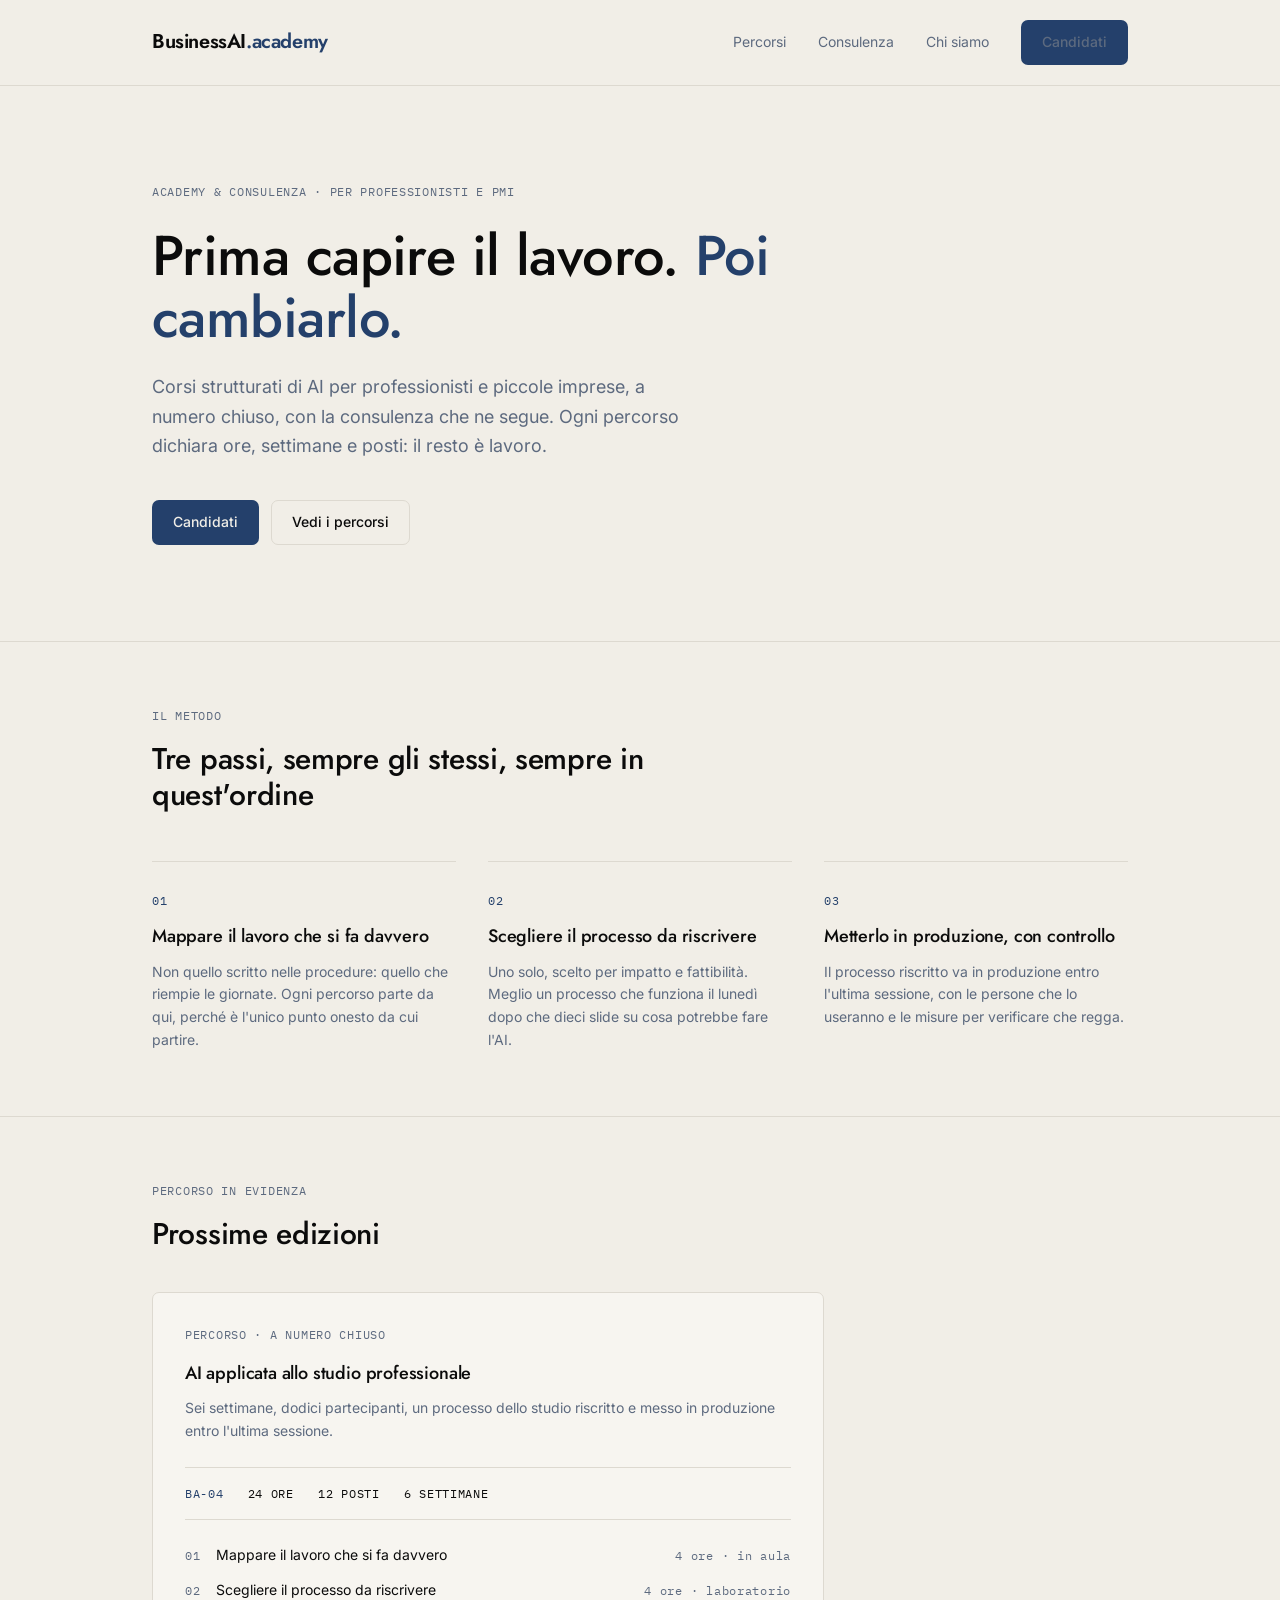
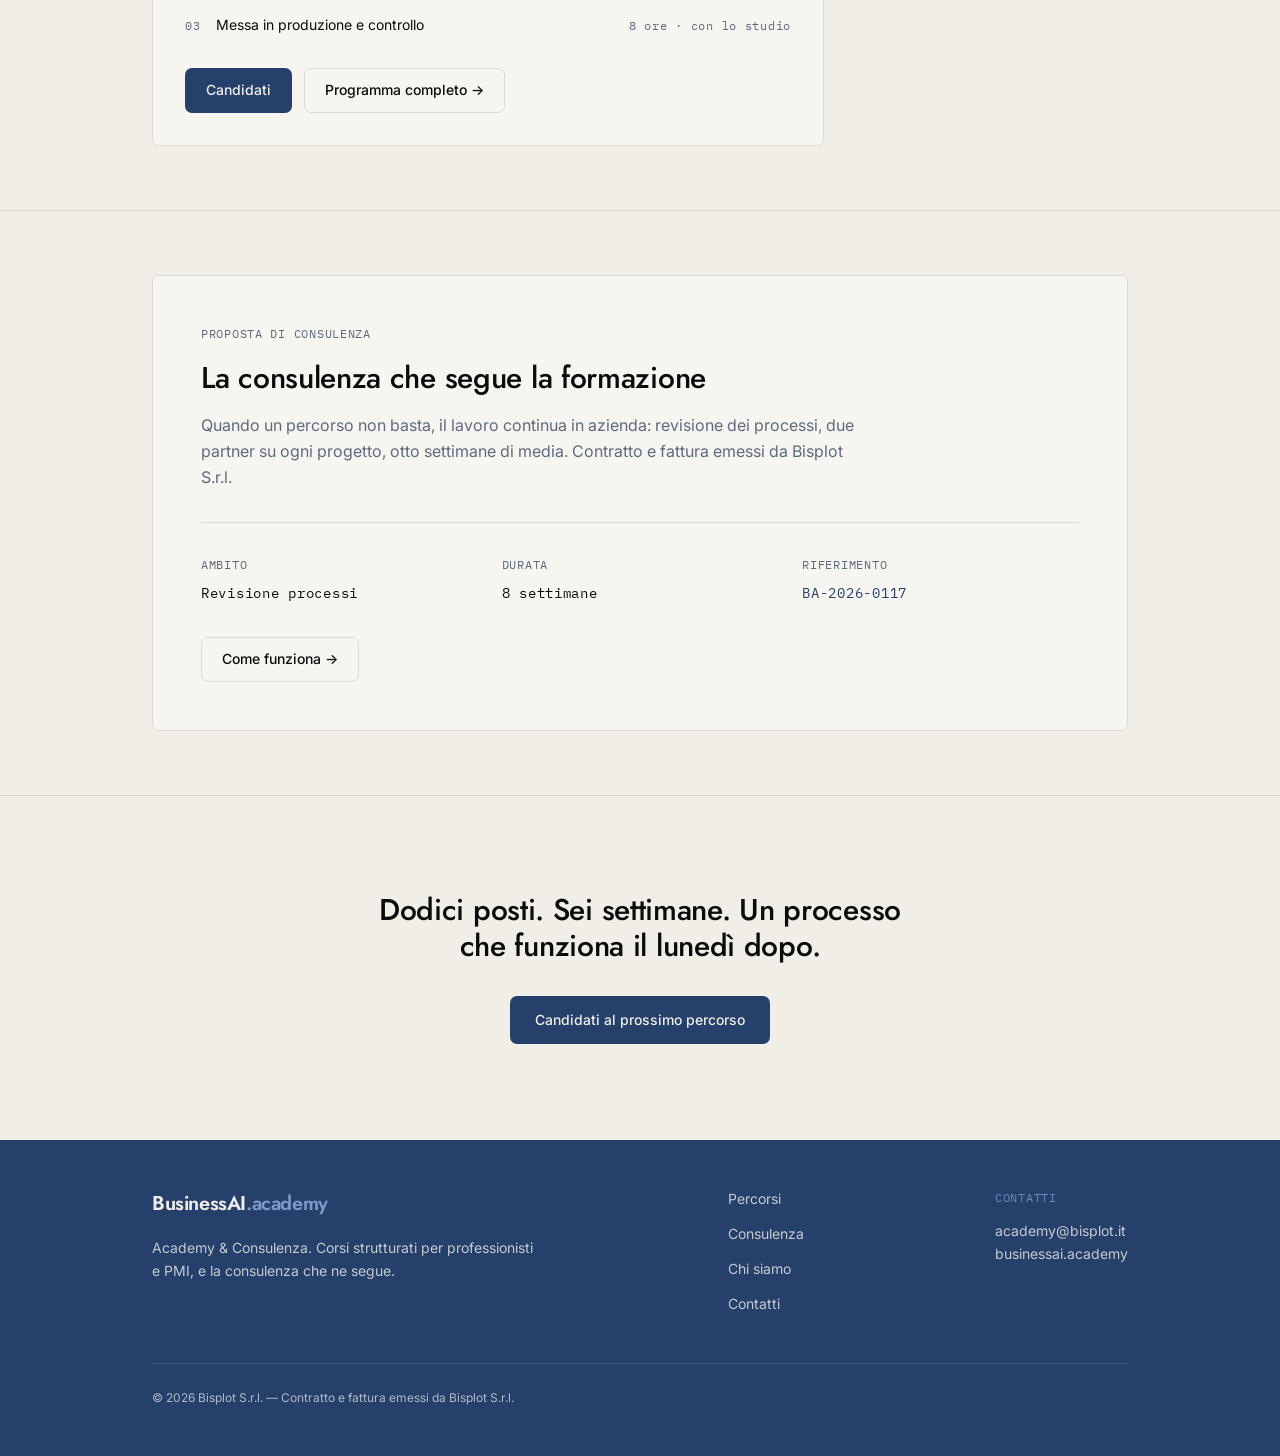
==== index.html @ f189990c "Add BusinessAI.academy static site Five HTML pages plus assets/style.css and assets/main.js, served " ====
<!DOCTYPE html>
<html lang="it">
<head>
  <meta charset="utf-8">
  <meta name="viewport" content="width=device-width, initial-scale=1">
  <title>BusinessAI.academy — Prima capire il lavoro. Poi cambiarlo.</title>
  <meta name="description" content="Percorsi di AI a numero chiuso per professionisti e PMI, e la consulenza che ne segue. Ore, settimane e posti dichiarati: mai brochure.">
  <meta property="og:title" content="BusinessAI.academy — Prima capire il lavoro. Poi cambiarlo.">
  <meta property="og:description" content="Percorsi di AI a numero chiuso per professionisti e PMI, e la consulenza che ne segue. Ore, settimane e posti dichiarati: mai brochure.">
  <meta property="og:type" content="website">
  <meta property="og:locale" content="it_IT">
  <meta name="twitter:card" content="summary">
  <link rel="canonical" href="https://businessai.academy/">
  <link rel="preconnect" href="https://fonts.googleapis.com">
  <link rel="preconnect" href="https://fonts.gstatic.com" crossorigin>
  <link rel="stylesheet" href="https://fonts.googleapis.com/css2?family=Jost:wght@400;500;600&family=Inter:wght@400;500;600&family=IBM+Plex+Mono:wght@400;500&display=swap">
  <link rel="stylesheet" href="assets/style.css">
</head>
<body>
  <div class="page">
  <header class="site-header">
    <div class="site-header__bar">
      <a class="wordmark" href="index.html" aria-label="BusinessAI.academy — home">BusinessAI<span>.academy</span></a>
      <nav class="nav" data-nav aria-label="Navigazione principale">
        <a href="percorsi.html">Percorsi</a>
        <a href="consulenza.html">Consulenza</a>
        <a href="chi-siamo.html">Chi siamo</a>
        <a class="btn btn--primary" href="contatti.html">Candidati</a>
      </nav>
      <button class="nav-toggle" data-nav-toggle aria-expanded="false" aria-controls="nav-mobile">Menu</button>
    </div>
    <nav class="nav-mobile" id="nav-mobile" data-nav-panel data-nav hidden aria-label="Navigazione mobile">
      <ul>
        <li><a href="percorsi.html">Percorsi</a></li>
        <li><a href="consulenza.html">Consulenza</a></li>
        <li><a href="chi-siamo.html">Chi siamo</a></li>
        <li><a href="contatti.html">Contatti</a></li>
      </ul>
    </nav>
  </header>
  <main>
    <section class="bordered">
      <div class="wrap section--lg">
        <p class="eyebrow">Academy &amp; Consulenza · per professionisti e PMI</p>
        <h1 class="h1 mt-6 measure-lg">Prima capire il lavoro. <span class="navy">Poi cambiarlo.</span></h1>
        <p class="lead mt-6 measure">Corsi strutturati di AI per professionisti e piccole imprese, a numero chiuso, con la consulenza che ne segue. Ogni percorso dichiara ore, settimane e posti: il resto è lavoro.</p>
        <div class="btn-row mt-10">
          <a class="btn btn--primary" href="contatti.html">Candidati</a>
          <a class="btn btn--ghost" href="percorsi.html">Vedi i percorsi</a>
        </div>
      </div>
    </section>

    <section class="bordered">
      <div class="wrap section">
        <p class="eyebrow">Il metodo</p>
        <h2 class="h2 mt-4 measure">Tre passi, sempre gli stessi, sempre in quest'ordine</h2>
        <ol class="grid grid--3 mt-12">
          <li class="step"><span class="mono navy">01</span><h3 class="h3 mt-3">Mappare il lavoro che si fa davvero</h3><p class="mt-3 muted" style="font-size:.875rem">Non quello scritto nelle procedure: quello che riempie le giornate. Ogni percorso parte da qui, perché è l'unico punto onesto da cui partire.</p></li>
          <li class="step"><span class="mono navy">02</span><h3 class="h3 mt-3">Scegliere il processo da riscrivere</h3><p class="mt-3 muted" style="font-size:.875rem">Uno solo, scelto per impatto e fattibilità. Meglio un processo che funziona il lunedì dopo che dieci slide su cosa potrebbe fare l'AI.</p></li>
          <li class="step"><span class="mono navy">03</span><h3 class="h3 mt-3">Metterlo in produzione, con controllo</h3><p class="mt-3 muted" style="font-size:.875rem">Il processo riscritto va in produzione entro l'ultima sessione, con le persone che lo useranno e le misure per verificare che regga.</p></li>
        </ol>
      </div>
    </section>

    <section class="bordered">
      <div class="wrap section">
        <p class="eyebrow">Percorso in evidenza</p>
        <h2 class="h2 mt-4">Prossime edizioni</h2>
        <div class="mt-10" style="max-width:42rem">
        <article class="card">
          <p class="eyebrow">Percorso · a numero chiuso</p>
          <h3 class="h3 mt-4">AI applicata allo studio professionale</h3>
          <p class="mt-3 muted" style="font-size:.875rem">Sei settimane, dodici partecipanti, un processo dello studio riscritto e messo in produzione entro l'ultima sessione.</p>
          <dl class="course__meta mono">
            <div><dt class="sr-only">Codice</dt><dd class="navy">BA-04</dd></div>
            <div><dt class="sr-only">Ore</dt><dd>24 ORE</dd></div>
            <div><dt class="sr-only">Posti</dt><dd>12 POSTI</dd></div>
            <div><dt class="sr-only">Durata</dt><dd>6 SETTIMANE</dd></div>
          </dl>
          <ol class="course__modules">
            <li class="course__module"><span class="mono muted">01</span><span>Mappare il lavoro che si fa davvero</span><span class="mono muted">4 ore · in aula</span></li>
            <li class="course__module"><span class="mono muted">02</span><span>Scegliere il processo da riscrivere</span><span class="mono muted">4 ore · laboratorio</span></li>
            <li class="course__module"><span class="mono muted">03</span><span>Messa in produzione e controllo</span><span class="mono muted">8 ore · con lo studio</span></li>
          </ol>
          <div class="btn-row mt-8">
            <a class="btn btn--primary" href="contatti.html">Candidati</a>
            <a class="btn btn--ghost" href="percorsi.html">Programma completo →</a>
          </div>
        </article>
        </div>
      </div>
    </section>

    <section class="bordered">
      <div class="wrap section">
        <div class="card card--wide">
          <p class="eyebrow">Proposta di consulenza</p>
          <h2 class="h2 mt-4 measure-lg">La consulenza che segue la formazione</h2>
          <p class="mt-4 muted measure-lg">Quando un percorso non basta, il lavoro continua in azienda: revisione dei processi, due partner su ogni progetto, otto settimane di media. Contratto e fattura emessi da Bisplot S.r.l.</p>
          <dl class="specgrid mono">
            <div><dt class="muted">AMBITO</dt><dd class="mt-2" style="font-size:.875rem">Revisione processi</dd></div>
            <div><dt class="muted">DURATA</dt><dd class="mt-2" style="font-size:.875rem">8 settimane</dd></div>
            <div><dt class="muted">RIFERIMENTO</dt><dd class="mt-2 navy" style="font-size:.875rem">BA-2026-0117</dd></div>
          </dl>
          <div class="mt-8"><a class="btn btn--ghost" href="consulenza.html">Come funziona →</a></div>
        </div>
      </div>
    </section>

    <section>
      <div class="wrap section--lg center">
        <h2 class="h2 measure">Dodici posti. Sei settimane. Un processo che funziona il lunedì dopo.</h2>
        <div class="mt-8"><a class="btn btn--primary btn--lg" href="contatti.html">Candidati al prossimo percorso</a></div>
      </div>
    </section>
  </main>
  <footer class="site-footer">
    <div class="wrap" style="padding-top:3rem;padding-bottom:3rem">
      <div class="site-footer__top">
        <div style="max-width:24rem">
          <span class="wordmark">BusinessAI<span>.academy</span></span>
          <p class="mt-4" style="font-size:.875rem;opacity:.8">Academy &amp; Consulenza. Corsi strutturati per professionisti e PMI, e la consulenza che ne segue.</p>
        </div>
        <nav aria-label="Collegamenti di piede">
          <ul class="stack-3">
            <li><a href="percorsi.html">Percorsi</a></li>
            <li><a href="consulenza.html">Consulenza</a></li>
            <li><a href="chi-siamo.html">Chi siamo</a></li>
            <li><a href="contatti.html">Contatti</a></li>
          </ul>
        </nav>
        <div style="font-size:.875rem;opacity:.8">
          <p class="mono" style="color:var(--navy-light)">CONTATTI</p>
          <p class="mt-3">academy@bisplot.it</p>
          <p>businessai.academy</p>
        </div>
      </div>
      <div class="site-footer__bottom">
        <p>© <span data-year>2026</span> Bisplot S.r.l. — Contratto e fattura emessi da Bisplot S.r.l.</p>
      </div>
    </div>
  </footer>
  </div>
  <script src="assets/main.js" defer></script>
</body>
</html>
---- assets/style.css ----
/* BusinessAI.academy — design system
   Navy su carta, Jost + Inter + IBM Plex Mono, raggio 7px, niente gradienti. */

:root {
  --paper: #f1eee7;
  --card: #f7f5f0;
  --ink: #0b0b0b;
  --navy: #24406b;
  --navy-light: #7c9ac9;
  --muted: #5d6a7f;
  --border: #ddd9d0;
  --radius: 7px;
  --max: 1024px;
}

@media (prefers-color-scheme: dark) {
  :root {
    --paper: #101418;
    --card: #161b21;
    --ink: #eceae4;
    --navy: #7c9ac9;
    --navy-light: #24406b;
    --muted: #9aa6b6;
    --border: #262d36;
  }
}

*, *::before, *::after { box-sizing: border-box; }

html { -webkit-text-size-adjust: 100%; }

body {
  margin: 0;
  background: var(--paper);
  color: var(--ink);
  font-family: "Inter", ui-sans-serif, system-ui, sans-serif;
  font-size: 16px;
  line-height: 1.625;
  -webkit-font-smoothing: antialiased;
}

h1, h2, h3, h4 { font-family: "Jost", "Inter", sans-serif; font-weight: 500; letter-spacing: -0.01em; margin: 0; }
p { margin: 0; }
ul, ol, dl, dd { margin: 0; padding: 0; }
li { list-style: none; }
img { max-width: 100%; display: block; }
a { color: inherit; }

.mono { font-family: "IBM Plex Mono", ui-monospace, monospace; font-size: 0.75rem; letter-spacing: 0.06em; }
.eyebrow { font-family: "IBM Plex Mono", ui-monospace, monospace; font-size: 0.75rem; letter-spacing: 0.06em; color: var(--muted); text-transform: uppercase; }
.muted { color: var(--muted); }
.navy { color: var(--navy); }
.sr-only { position: absolute; width: 1px; height: 1px; overflow: hidden; clip: rect(0 0 0 0); white-space: nowrap; }

.wrap { max-width: var(--max); margin: 0 auto; padding: 0 1.5rem; }
.section { padding-block: 4rem; }
.section--lg { padding-block: 6rem; }
.bordered { border-bottom: 1px solid var(--border); }

.page { display: flex; min-height: 100vh; flex-direction: column; }
main { flex: 1; }

/* Header */
.site-header { border-bottom: 1px solid var(--border); }
.site-header__bar { display: flex; align-items: center; justify-content: space-between; padding: 1.25rem 1.5rem; max-width: var(--max); margin: 0 auto; }
.wordmark { font-family: "Jost", sans-serif; font-size: 1.25rem; font-weight: 600; letter-spacing: -0.02em; text-decoration: none; }
.wordmark span { color: var(--navy); }
.nav { display: none; align-items: center; gap: 2rem; }
.nav a { font-size: 0.875rem; color: var(--muted); text-decoration: none; transition: color 0.15s ease; }
.nav a:hover { color: var(--ink); }
.nav a.is-active { color: var(--ink); font-weight: 500; }
.nav-toggle { display: inline-flex; background: none; border: 0; font: inherit; font-size: 0.875rem; font-weight: 500; color: var(--ink); cursor: pointer; padding: 0; }
.nav-mobile { border-top: 1px solid var(--border); padding: 1rem 1.5rem; }
.nav-mobile[hidden] { display: none; }
.nav-mobile ul { display: flex; flex-direction: column; gap: 1rem; }
.nav-mobile a { text-decoration: none; font-size: 1rem; }

@media (min-width: 768px) {
  .nav { display: flex; }
  .nav-toggle, .nav-mobile { display: none !important; }
}

/* Buttons */
.btn {
  display: inline-block;
  border-radius: var(--radius);
  padding: 0.625rem 1.25rem;
  font-size: 0.875rem;
  font-weight: 500;
  text-decoration: none;
  border: 1px solid transparent;
  cursor: pointer;
  transition: background-color 0.15s ease, opacity 0.15s ease;
}
.btn--primary { background: var(--navy); color: var(--paper); }
.btn--primary:hover { opacity: 0.9; }
.btn--ghost { border-color: var(--border); color: var(--ink); background: transparent; }
.btn--ghost:hover { background: rgba(0, 0, 0, 0.04); }
.btn--lg { padding: 0.75rem 1.5rem; }
.btn-row { display: flex; flex-wrap: wrap; gap: 0.75rem; }

/* Hero + type scale */
.h1 { font-size: 2.25rem; line-height: 1.1; }
.h2 { font-size: 1.5rem; line-height: 1.2; }
.h3 { font-size: 1.125rem; line-height: 1.35; }
.lead { font-size: 1.125rem; color: var(--muted); }
.measure { max-width: 34rem; }
.measure-lg { max-width: 42rem; }
.mt-2 { margin-top: 0.5rem; } .mt-3 { margin-top: 0.75rem; } .mt-4 { margin-top: 1rem; }
.mt-6 { margin-top: 1.5rem; } .mt-8 { margin-top: 2rem; } .mt-10 { margin-top: 2.5rem; } .mt-12 { margin-top: 3rem; }

@media (min-width: 768px) {
  .h1 { font-size: 3.5rem; }
  .h2 { font-size: 1.875rem; }
}

/* Grids */
.grid { display: grid; gap: 2rem; }
@media (min-width: 768px) {
  .grid--3 { grid-template-columns: repeat(3, 1fr); }
  .grid--2 { grid-template-columns: repeat(2, 1fr); gap: 3rem; }
}
@media (min-width: 1024px) {
  .grid--cards { grid-template-columns: repeat(2, 1fr); }
}

.step { border-top: 1px solid var(--border); padding-top: 1.5rem; }
.step__row { display: flex; align-items: baseline; justify-content: space-between; }

/* Card / course */
.card { border: 1px solid var(--border); background: var(--card); border-radius: var(--radius); padding: 2rem; }
.card--accent { border-color: var(--navy); }
@media (min-width: 768px) { .card--wide { padding: 3rem; } }

.course__meta { display: flex; flex-wrap: wrap; gap: 1.5rem; border-top: 1px solid var(--border); border-bottom: 1px solid var(--border); padding: 1rem 0; margin-top: 1.5rem; }
.course__modules { margin-top: 1.5rem; display: flex; flex-direction: column; gap: 0.75rem; }
.course__module { display: flex; align-items: baseline; gap: 1rem; font-size: 0.875rem; }
.course__module span:nth-child(2) { flex: 1; }

.list-rule li { display: flex; gap: 1rem; border-bottom: 1px solid var(--border); padding-bottom: 1rem; margin-top: 1rem; font-size: 0.875rem; }

.spec { display: flex; flex-direction: column; gap: 1rem; font-size: 0.875rem; margin-top: 1.5rem; }
.spec > div { display: flex; justify-content: space-between; gap: 1rem; border-bottom: 1px solid var(--border); padding-bottom: 1rem; }
.spec > div:last-child { border-bottom: 0; padding-bottom: 0; }

.specgrid { display: grid; gap: 1.5rem; border-top: 1px solid var(--border); padding-top: 2rem; margin-top: 2rem; }
@media (min-width: 640px) { .specgrid { grid-template-columns: repeat(3, 1fr); } }

/* Form */
.field { margin-bottom: 1.25rem; }
.field label { display: block; font-size: 0.875rem; font-weight: 500; margin-bottom: 0.375rem; }
.field input, .field select, .field textarea {
  width: 100%;
  border: 1px solid var(--border);
  background: var(--paper);
  color: var(--ink);
  border-radius: var(--radius);
  padding: 0.5rem 0.75rem;
  font: inherit;
  font-size: 0.875rem;
}
.field input:focus, .field select:focus, .field textarea:focus { outline: 2px solid var(--navy); outline-offset: 1px; }
.field--row { display: grid; gap: 1.25rem; }
@media (min-width: 640px) { .field--row { grid-template-columns: 1fr 1fr; } }
.error { color: #b3261e; font-size: 0.8125rem; margin-top: 0.25rem; }
.field input:disabled { opacity: 0.6; }

/* Footer */
.site-footer { background: var(--navy); color: var(--paper); }
@media (prefers-color-scheme: dark) { .site-footer { color: #0b0b0b; } }
.site-footer a { color: inherit; text-decoration: none; opacity: 0.8; }
.site-footer a:hover { opacity: 1; }
.site-footer__top { display: flex; flex-direction: column; gap: 2.5rem; }
.site-footer .wordmark span { color: var(--navy-light); }
.site-footer__bottom { margin-top: 3rem; border-top: 1px solid rgba(255, 255, 255, 0.2); padding-top: 1.5rem; font-size: 0.75rem; opacity: 0.7; }
@media (min-width: 768px) {
  .site-footer__top { flex-direction: row; justify-content: space-between; align-items: flex-start; }
}
.stack-3 { display: flex; flex-direction: column; gap: 0.75rem; font-size: 0.875rem; }
.stack-5 > * + * { margin-top: 1.25rem; }

.center { text-align: center; }
.center .measure { margin-left: auto; margin-right: auto; }

/* Small screens: keep mono labels inside the gutter */
@media (max-width: 480px) {
  .eyebrow, .mono { font-size: 0.6875rem; letter-spacing: 0.04em; overflow-wrap: anywhere; }
  .course__meta { gap: 0.75rem 1rem; }
}
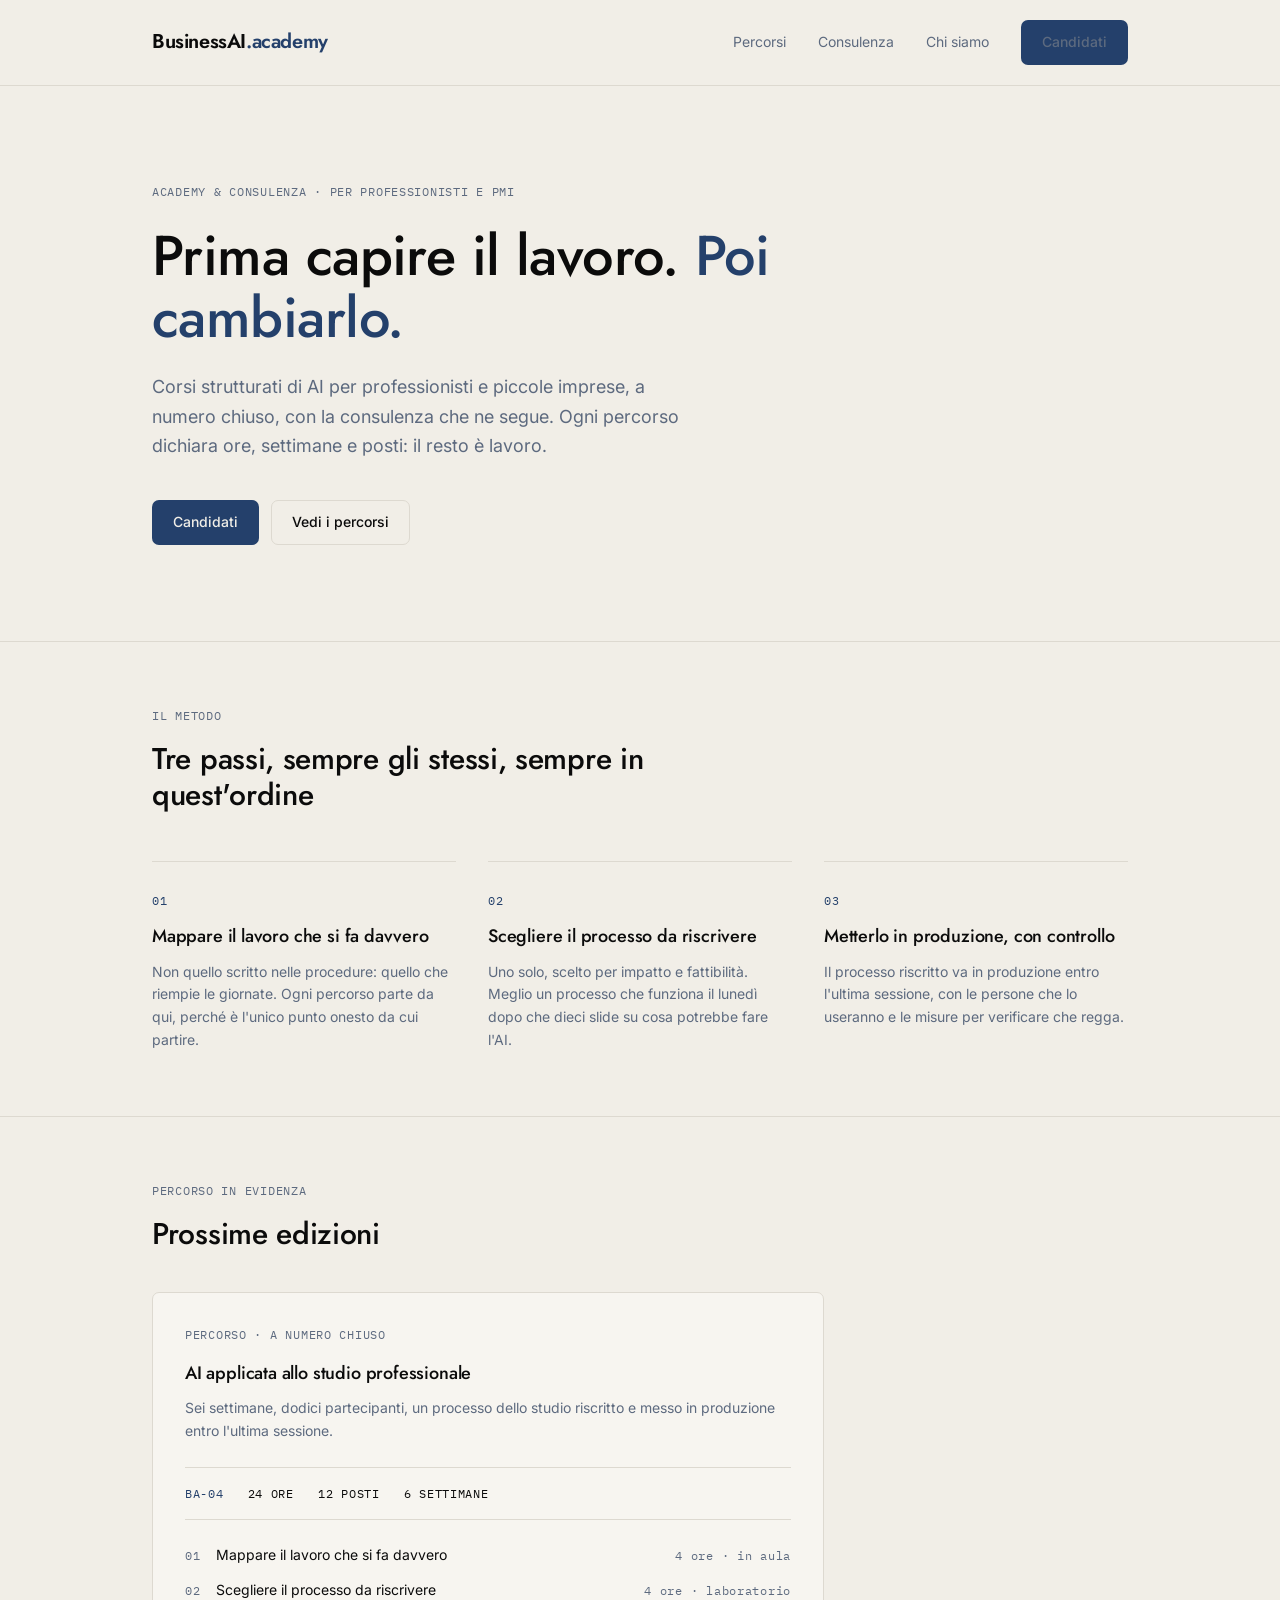
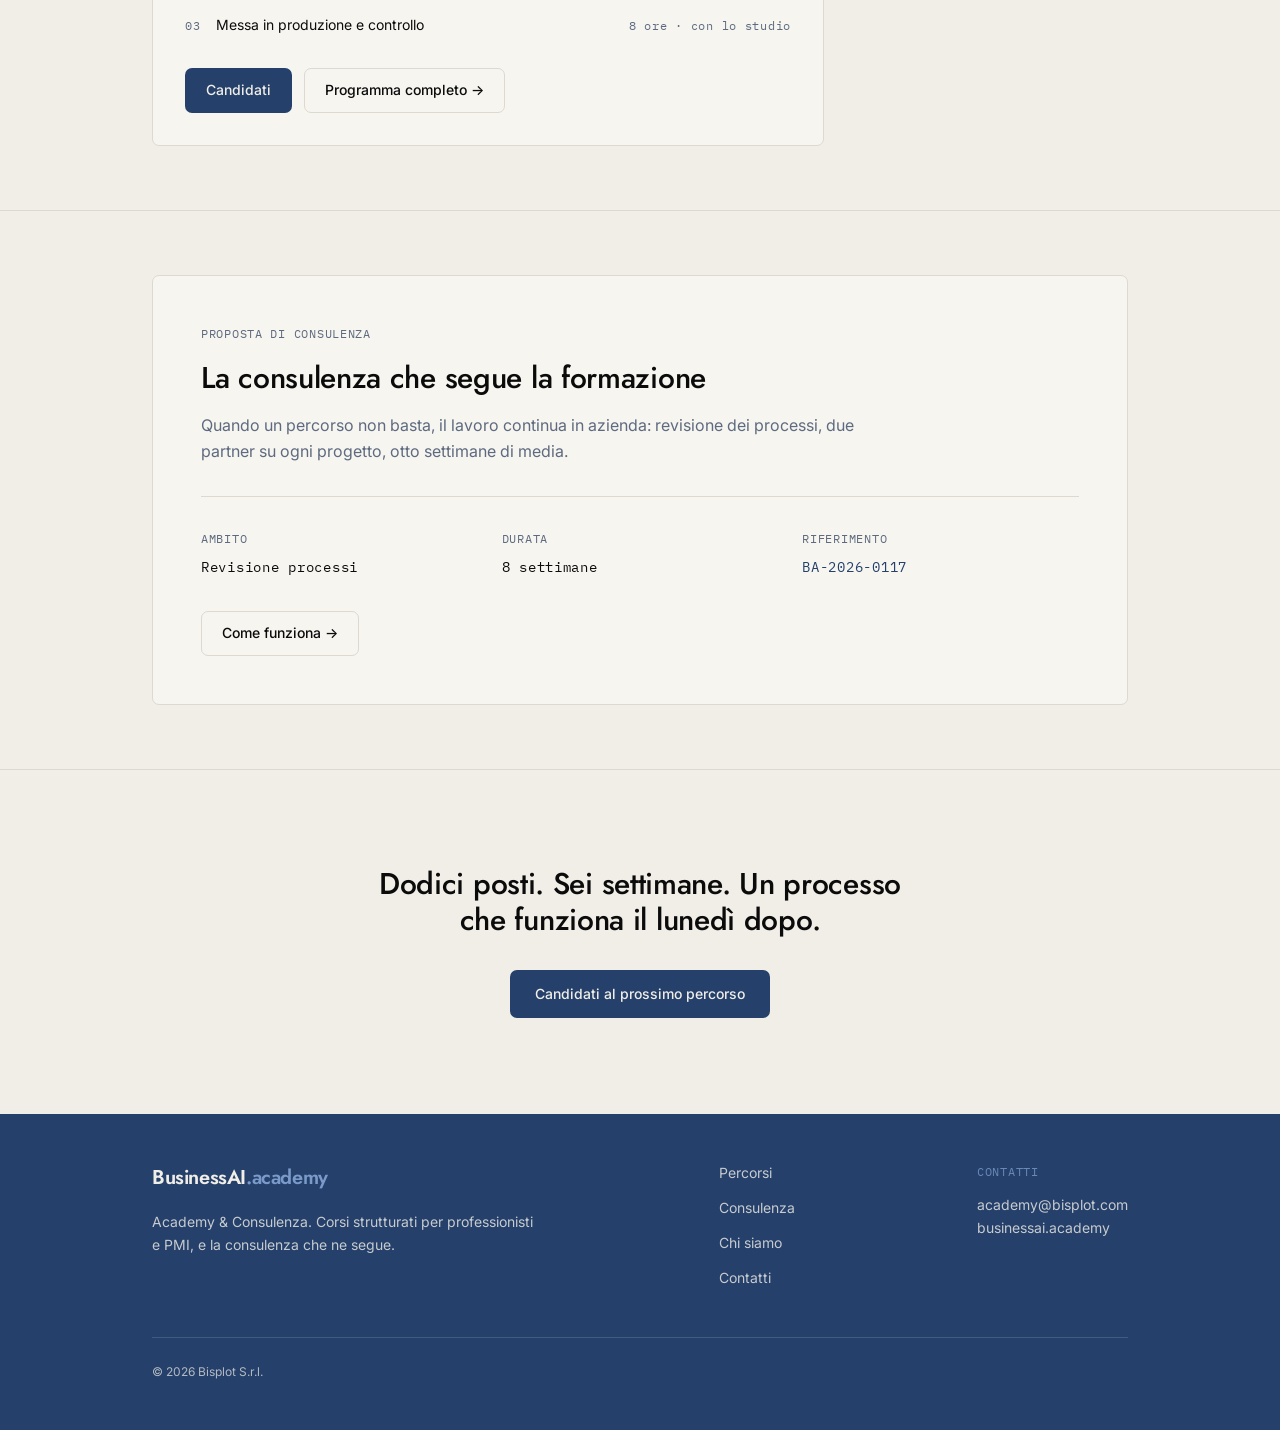
==== commit a3683525: "Update contact email, drop invoicing notes, add registered office - academy@bisplot.it -> academy@bi" ====
--- a/index.html
+++ b/index.html
@@ -97,7 +97,7 @@
         <div class="card card--wide">
           <p class="eyebrow">Proposta di consulenza</p>
           <h2 class="h2 mt-4 measure-lg">La consulenza che segue la formazione</h2>
-          <p class="mt-4 muted measure-lg">Quando un percorso non basta, il lavoro continua in azienda: revisione dei processi, due partner su ogni progetto, otto settimane di media. Contratto e fattura emessi da Bisplot S.r.l.</p>
+          <p class="mt-4 muted measure-lg">Quando un percorso non basta, il lavoro continua in azienda: revisione dei processi, due partner su ogni progetto, otto settimane di media.</p>
           <dl class="specgrid mono">
             <div><dt class="muted">AMBITO</dt><dd class="mt-2" style="font-size:.875rem">Revisione processi</dd></div>
             <div><dt class="muted">DURATA</dt><dd class="mt-2" style="font-size:.875rem">8 settimane</dd></div>
@@ -132,12 +132,12 @@
         </nav>
         <div style="font-size:.875rem;opacity:.8">
           <p class="mono" style="color:var(--navy-light)">CONTATTI</p>
-          <p class="mt-3">academy@bisplot.it</p>
+          <p class="mt-3">academy@bisplot.com</p>
           <p>businessai.academy</p>
         </div>
       </div>
       <div class="site-footer__bottom">
-        <p>© <span data-year>2026</span> Bisplot S.r.l. — Contratto e fattura emessi da Bisplot S.r.l.</p>
+        <p>© <span data-year>2026</span> Bisplot S.r.l.</p>
       </div>
     </div>
   </footer>
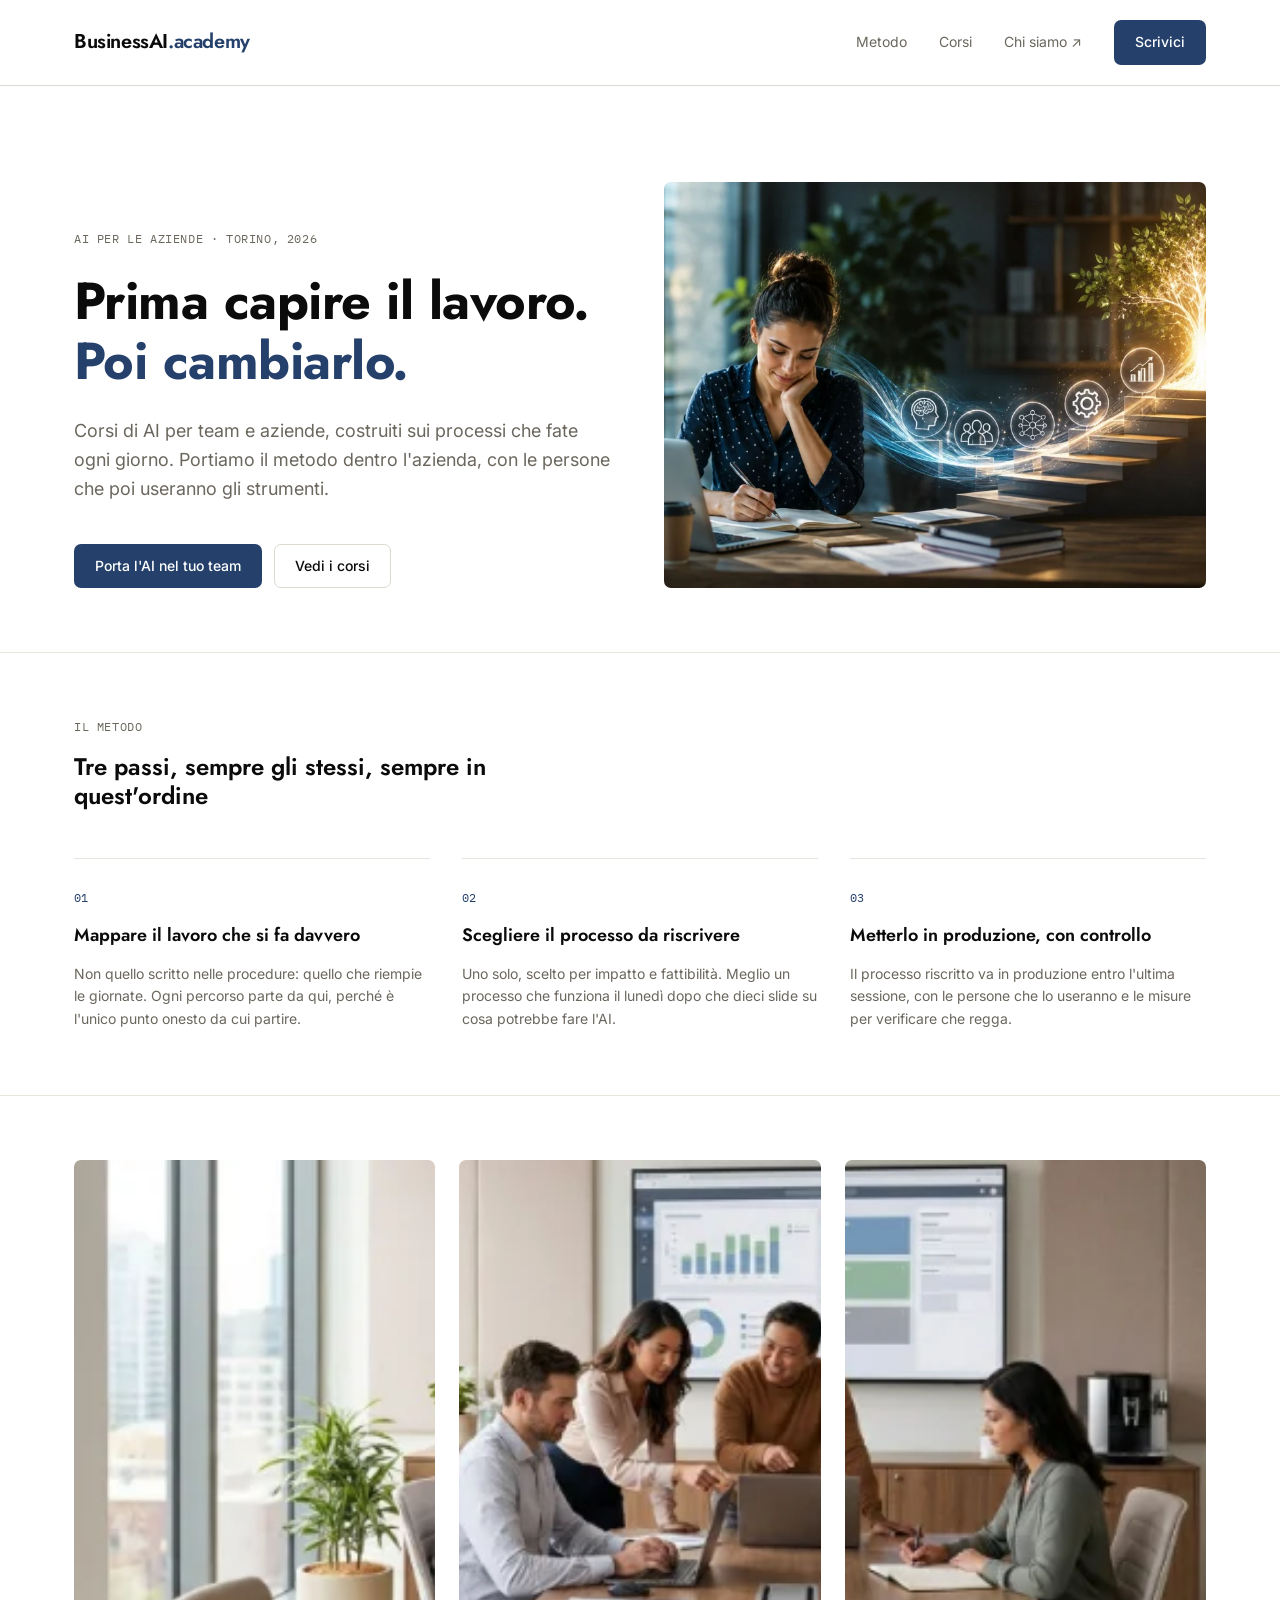
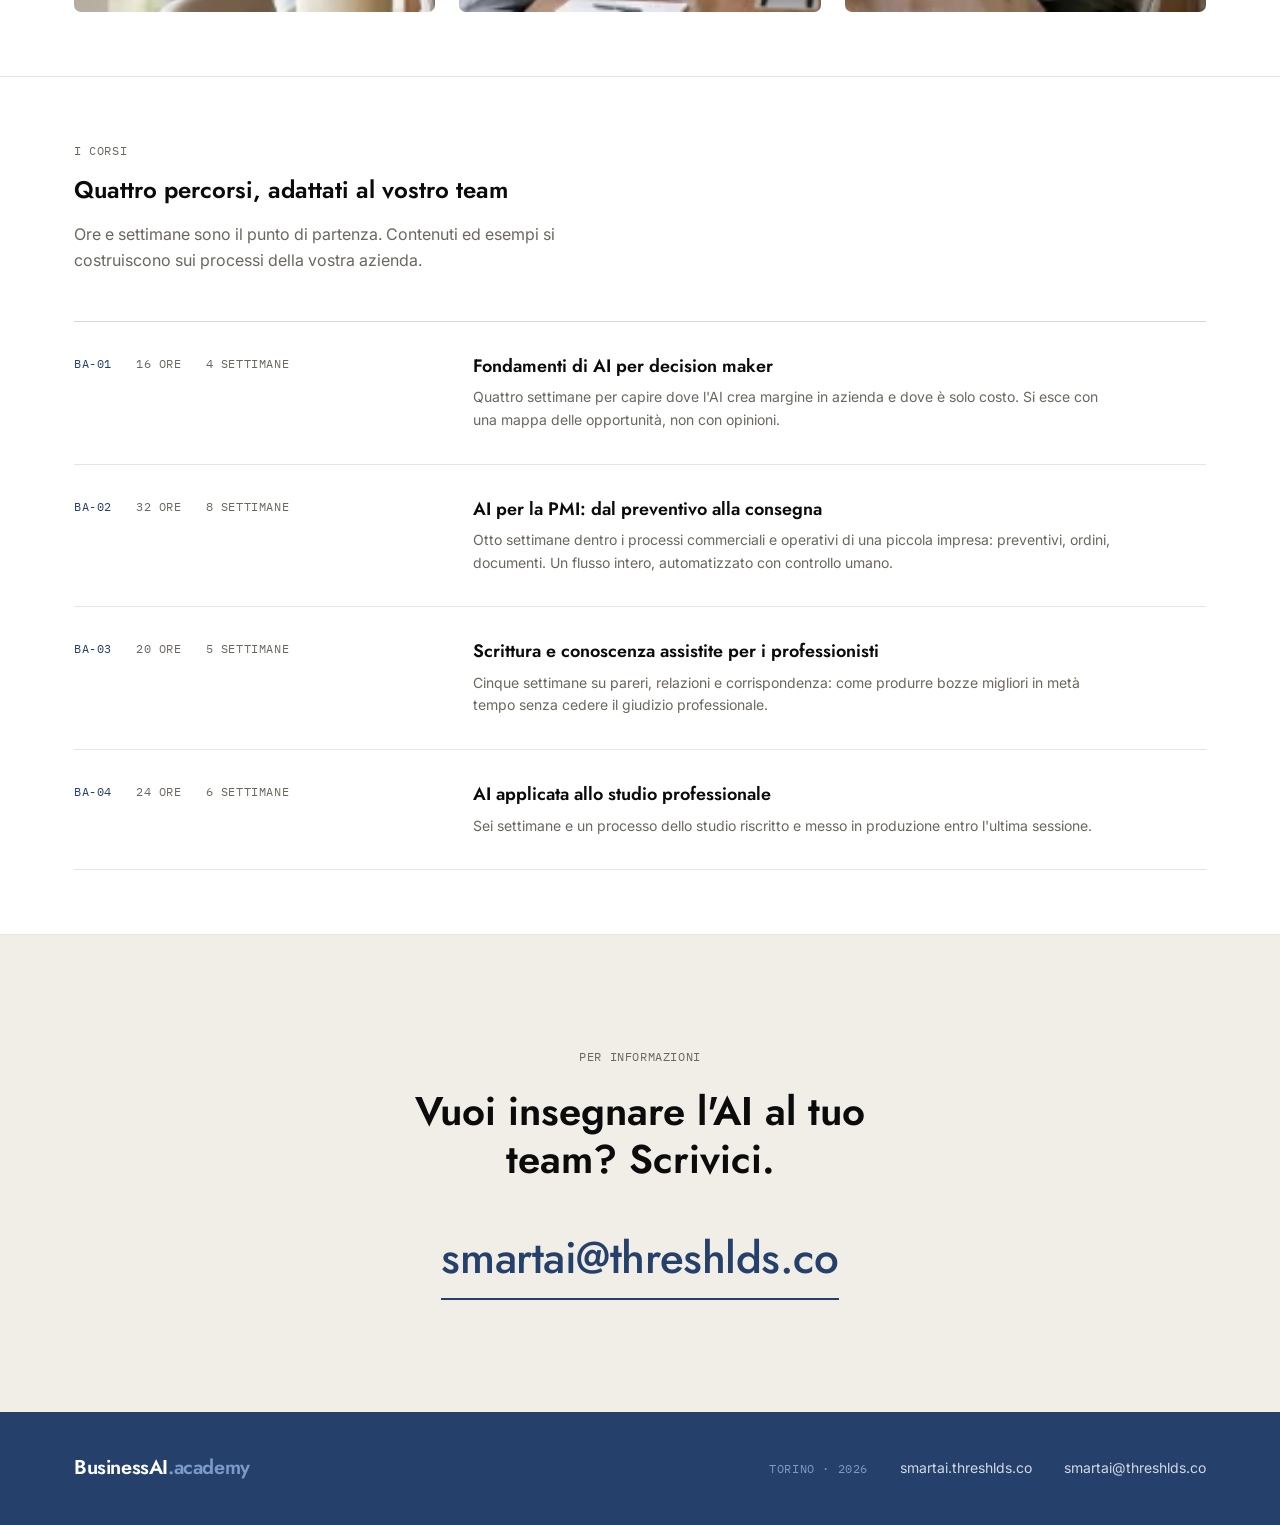
==== commit 405f43a2: "Reorganize Academy single-page site" ====
--- a/index.html
+++ b/index.html
@@ -3,145 +3,140 @@
 <head>
   <meta charset="utf-8">
   <meta name="viewport" content="width=device-width, initial-scale=1">
-  <title>BusinessAI.academy — Prima capire il lavoro. Poi cambiarlo.</title>
-  <meta name="description" content="Percorsi di AI a numero chiuso per professionisti e PMI, e la consulenza che ne segue. Ore, settimane e posti dichiarati: mai brochure.">
-  <meta property="og:title" content="BusinessAI.academy — Prima capire il lavoro. Poi cambiarlo.">
-  <meta property="og:description" content="Percorsi di AI a numero chiuso per professionisti e PMI, e la consulenza che ne segue. Ore, settimane e posti dichiarati: mai brochure.">
-  <meta property="og:type" content="website">
-  <meta property="og:locale" content="it_IT">
-  <meta name="twitter:card" content="summary">
-  <link rel="canonical" href="https://businessai.academy/">
+  <title>BusinessAI.academy — AI per le aziende · Torino</title>
+  <meta name="description" content="Corsi di AI per team e aziende. Base a Torino, 2026. Per informazioni: smartai@threshlds.co">
   <link rel="preconnect" href="https://fonts.googleapis.com">
   <link rel="preconnect" href="https://fonts.gstatic.com" crossorigin>
-  <link rel="stylesheet" href="https://fonts.googleapis.com/css2?family=Jost:wght@400;500;600&family=Inter:wght@400;500;600&family=IBM+Plex+Mono:wght@400;500&display=swap">
+  <link rel="stylesheet" href="https://fonts.googleapis.com/css2?family=Jost:wght@400;500;600;700&amp;family=Inter:wght@400;500;600&amp;family=IBM+Plex+Mono:wght@400;500&amp;display=swap">
   <link rel="stylesheet" href="assets/style.css">
 </head>
 <body>
   <div class="page">
-  <header class="site-header">
-    <div class="site-header__bar">
-      <a class="wordmark" href="index.html" aria-label="BusinessAI.academy — home">BusinessAI<span>.academy</span></a>
-      <nav class="nav" data-nav aria-label="Navigazione principale">
-        <a href="percorsi.html">Percorsi</a>
-        <a href="consulenza.html">Consulenza</a>
-        <a href="chi-siamo.html">Chi siamo</a>
-        <a class="btn btn--primary" href="contatti.html">Candidati</a>
-      </nav>
-      <button class="nav-toggle" data-nav-toggle aria-expanded="false" aria-controls="nav-mobile">Menu</button>
-    </div>
-    <nav class="nav-mobile" id="nav-mobile" data-nav-panel data-nav hidden aria-label="Navigazione mobile">
-      <ul>
-        <li><a href="percorsi.html">Percorsi</a></li>
-        <li><a href="consulenza.html">Consulenza</a></li>
-        <li><a href="chi-siamo.html">Chi siamo</a></li>
-        <li><a href="contatti.html">Contatti</a></li>
-      </ul>
-    </nav>
-  </header>
-  <main>
-    <section class="bordered">
-      <div class="wrap section--lg">
-        <p class="eyebrow">Academy &amp; Consulenza · per professionisti e PMI</p>
-        <h1 class="h1 mt-6 measure-lg">Prima capire il lavoro. <span class="navy">Poi cambiarlo.</span></h1>
-        <p class="lead mt-6 measure">Corsi strutturati di AI per professionisti e piccole imprese, a numero chiuso, con la consulenza che ne segue. Ogni percorso dichiara ore, settimane e posti: il resto è lavoro.</p>
-        <div class="btn-row mt-10">
-          <a class="btn btn--primary" href="contatti.html">Candidati</a>
-          <a class="btn btn--ghost" href="percorsi.html">Vedi i percorsi</a>
+    <header class="site-header">
+      <div class="site-header__inner">
+        <a class="wordmark" href="#top" aria-label="BusinessAI.academy — home">BusinessAI<span>.academy</span></a>
+        <nav class="nav" aria-label="Navigazione principale">
+          <a href="#metodo">Metodo</a>
+          <a href="#corsi">Corsi</a>
+          <a href="https://smartai.threshlds.co" target="_blank" rel="noopener">Chi siamo ↗</a>
+          <a class="button button--primary" href="mailto:smartai@threshlds.co">Scrivici</a>
+        </nav>
+      </div>
+    </header>
+
+    <main id="top">
+      <section class="section section--bordered">
+        <div class="hero wrap">
+          <div>
+            <p class="eyebrow">AI per le aziende · Torino, 2026</p>
+            <h1>Prima capire il lavoro. <span class="navy">Poi cambiarlo.</span></h1>
+            <p class="hero__lead">Corsi di AI per team e aziende, costruiti sui processi che fate ogni giorno. Portiamo il metodo dentro l'azienda, con le persone che poi useranno gli strumenti.</p>
+            <div class="button-row">
+              <a class="button button--primary" href="mailto:smartai@threshlds.co">Porta l'AI nel tuo team</a>
+              <a class="button button--secondary" href="#corsi">Vedi i corsi</a>
+            </div>
+          </div>
+          <div class="hero__media">
+            <img src="assets/hero.webp" alt="Team al lavoro in aula">
+          </div>
+        </div>
+      </section>
+
+      <section class="section section--bordered anchor-section" id="metodo">
+        <div class="wrap section__inner">
+          <p class="eyebrow">Il metodo</p>
+          <h2>Tre passi, sempre gli stessi, sempre in quest'ordine</h2>
+          <ol class="steps">
+            <li class="step">
+              <span class="step__number">01</span>
+              <h3>Mappare il lavoro che si fa davvero</h3>
+              <p>Non quello scritto nelle procedure: quello che riempie le giornate. Ogni percorso parte da qui, perché è l'unico punto onesto da cui partire.</p>
+            </li>
+            <li class="step">
+              <span class="step__number">02</span>
+              <h3>Scegliere il processo da riscrivere</h3>
+              <p>Uno solo, scelto per impatto e fattibilità. Meglio un processo che funziona il lunedì dopo che dieci slide su cosa potrebbe fare l'AI.</p>
+            </li>
+            <li class="step">
+              <span class="step__number">03</span>
+              <h3>Metterlo in produzione, con controllo</h3>
+              <p>Il processo riscritto va in produzione entro l'ultima sessione, con le persone che lo useranno e le misure per verificare che regga.</p>
+            </li>
+          </ol>
+        </div>
+      </section>
+
+      <section class="section section--bordered" aria-label="BusinessAI.academy in aula">
+        <div class="gallery wrap">
+          <div class="gallery__item">
+            <img class="gallery__image gallery__image--one" src="assets/gallery-1.webp" alt="Laboratorio">
+          </div>
+          <div class="gallery__item">
+            <img class="gallery__image gallery__image--two" src="assets/gallery-2.webp" alt="Dettaglio del lavoro">
+          </div>
+          <div class="gallery__item">
+            <img class="gallery__image gallery__image--three" src="assets/gallery-3.webp" alt="Torino">
+          </div>
+        </div>
+      </section>
+
+      <section class="section section--bordered anchor-section" id="corsi">
+        <div class="wrap section__inner">
+          <p class="eyebrow">I corsi</p>
+          <h2>Quattro percorsi, adattati al vostro team</h2>
+          <p class="section__intro">Ore e settimane sono il punto di partenza. Contenuti ed esempi si costruiscono sui processi della vostra azienda.</p>
+          <ul class="courses">
+            <li class="course">
+              <div class="course__meta"><span>BA-01</span><span>16 ORE</span><span>4 SETTIMANE</span></div>
+              <div class="course__content">
+                <h3>Fondamenti di AI per decision maker</h3>
+                <p>Quattro settimane per capire dove l'AI crea margine in azienda e dove è solo costo. Si esce con una mappa delle opportunità, non con opinioni.</p>
+              </div>
+            </li>
+            <li class="course">
+              <div class="course__meta"><span>BA-02</span><span>32 ORE</span><span>8 SETTIMANE</span></div>
+              <div class="course__content">
+                <h3>AI per la PMI: dal preventivo alla consegna</h3>
+                <p>Otto settimane dentro i processi commerciali e operativi di una piccola impresa: preventivi, ordini, documenti. Un flusso intero, automatizzato con controllo umano.</p>
+              </div>
+            </li>
+            <li class="course">
+              <div class="course__meta"><span>BA-03</span><span>20 ORE</span><span>5 SETTIMANE</span></div>
+              <div class="course__content">
+                <h3>Scrittura e conoscenza assistite per i professionisti</h3>
+                <p>Cinque settimane su pareri, relazioni e corrispondenza: come produrre bozze migliori in metà tempo senza cedere il giudizio professionale.</p>
+              </div>
+            </li>
+            <li class="course">
+              <div class="course__meta"><span>BA-04</span><span>24 ORE</span><span>6 SETTIMANE</span></div>
+              <div class="course__content">
+                <h3>AI applicata allo studio professionale</h3>
+                <p>Sei settimane e un processo dello studio riscritto e messo in produzione entro l'ultima sessione.</p>
+              </div>
+            </li>
+          </ul>
+        </div>
+      </section>
+
+      <section class="contact" id="contatti">
+        <div class="wrap contact__inner">
+          <p class="eyebrow">Per informazioni</p>
+          <h2>Vuoi insegnare l'AI al tuo team? Scrivici.</h2>
+          <a class="contact__email" href="mailto:smartai@threshlds.co">smartai@threshlds.co</a>
+        </div>
+      </section>
+    </main>
+
+    <footer class="site-footer">
+      <div class="site-footer__inner wrap">
+        <span class="wordmark">BusinessAI<span>.academy</span></span>
+        <div class="site-footer__links">
+          <span class="site-footer__location">TORINO · 2026</span>
+          <a href="https://smartai.threshlds.co" target="_blank" rel="noopener">smartai.threshlds.co</a>
+          <a href="mailto:smartai@threshlds.co">smartai@threshlds.co</a>
         </div>
       </div>
-    </section>
-
-    <section class="bordered">
-      <div class="wrap section">
-        <p class="eyebrow">Il metodo</p>
-        <h2 class="h2 mt-4 measure">Tre passi, sempre gli stessi, sempre in quest'ordine</h2>
-        <ol class="grid grid--3 mt-12">
-          <li class="step"><span class="mono navy">01</span><h3 class="h3 mt-3">Mappare il lavoro che si fa davvero</h3><p class="mt-3 muted" style="font-size:.875rem">Non quello scritto nelle procedure: quello che riempie le giornate. Ogni percorso parte da qui, perché è l'unico punto onesto da cui partire.</p></li>
-          <li class="step"><span class="mono navy">02</span><h3 class="h3 mt-3">Scegliere il processo da riscrivere</h3><p class="mt-3 muted" style="font-size:.875rem">Uno solo, scelto per impatto e fattibilità. Meglio un processo che funziona il lunedì dopo che dieci slide su cosa potrebbe fare l'AI.</p></li>
-          <li class="step"><span class="mono navy">03</span><h3 class="h3 mt-3">Metterlo in produzione, con controllo</h3><p class="mt-3 muted" style="font-size:.875rem">Il processo riscritto va in produzione entro l'ultima sessione, con le persone che lo useranno e le misure per verificare che regga.</p></li>
-        </ol>
-      </div>
-    </section>
-
-    <section class="bordered">
-      <div class="wrap section">
-        <p class="eyebrow">Percorso in evidenza</p>
-        <h2 class="h2 mt-4">Prossime edizioni</h2>
-        <div class="mt-10" style="max-width:42rem">
-        <article class="card">
-          <p class="eyebrow">Percorso · a numero chiuso</p>
-          <h3 class="h3 mt-4">AI applicata allo studio professionale</h3>
-          <p class="mt-3 muted" style="font-size:.875rem">Sei settimane, dodici partecipanti, un processo dello studio riscritto e messo in produzione entro l'ultima sessione.</p>
-          <dl class="course__meta mono">
-            <div><dt class="sr-only">Codice</dt><dd class="navy">BA-04</dd></div>
-            <div><dt class="sr-only">Ore</dt><dd>24 ORE</dd></div>
-            <div><dt class="sr-only">Posti</dt><dd>12 POSTI</dd></div>
-            <div><dt class="sr-only">Durata</dt><dd>6 SETTIMANE</dd></div>
-          </dl>
-          <ol class="course__modules">
-            <li class="course__module"><span class="mono muted">01</span><span>Mappare il lavoro che si fa davvero</span><span class="mono muted">4 ore · in aula</span></li>
-            <li class="course__module"><span class="mono muted">02</span><span>Scegliere il processo da riscrivere</span><span class="mono muted">4 ore · laboratorio</span></li>
-            <li class="course__module"><span class="mono muted">03</span><span>Messa in produzione e controllo</span><span class="mono muted">8 ore · con lo studio</span></li>
-          </ol>
-          <div class="btn-row mt-8">
-            <a class="btn btn--primary" href="contatti.html">Candidati</a>
-            <a class="btn btn--ghost" href="percorsi.html">Programma completo →</a>
-          </div>
-        </article>
-        </div>
-      </div>
-    </section>
-
-    <section class="bordered">
-      <div class="wrap section">
-        <div class="card card--wide">
-          <p class="eyebrow">Proposta di consulenza</p>
-          <h2 class="h2 mt-4 measure-lg">La consulenza che segue la formazione</h2>
-          <p class="mt-4 muted measure-lg">Quando un percorso non basta, il lavoro continua in azienda: revisione dei processi, due partner su ogni progetto, otto settimane di media.</p>
-          <dl class="specgrid mono">
-            <div><dt class="muted">AMBITO</dt><dd class="mt-2" style="font-size:.875rem">Revisione processi</dd></div>
-            <div><dt class="muted">DURATA</dt><dd class="mt-2" style="font-size:.875rem">8 settimane</dd></div>
-            <div><dt class="muted">RIFERIMENTO</dt><dd class="mt-2 navy" style="font-size:.875rem">BA-2026-0117</dd></div>
-          </dl>
-          <div class="mt-8"><a class="btn btn--ghost" href="consulenza.html">Come funziona →</a></div>
-        </div>
-      </div>
-    </section>
-
-    <section>
-      <div class="wrap section--lg center">
-        <h2 class="h2 measure">Dodici posti. Sei settimane. Un processo che funziona il lunedì dopo.</h2>
-        <div class="mt-8"><a class="btn btn--primary btn--lg" href="contatti.html">Candidati al prossimo percorso</a></div>
-      </div>
-    </section>
-  </main>
-  <footer class="site-footer">
-    <div class="wrap" style="padding-top:3rem;padding-bottom:3rem">
-      <div class="site-footer__top">
-        <div style="max-width:24rem">
-          <span class="wordmark">BusinessAI<span>.academy</span></span>
-          <p class="mt-4" style="font-size:.875rem;opacity:.8">Academy &amp; Consulenza. Corsi strutturati per professionisti e PMI, e la consulenza che ne segue.</p>
-        </div>
-        <nav aria-label="Collegamenti di piede">
-          <ul class="stack-3">
-            <li><a href="percorsi.html">Percorsi</a></li>
-            <li><a href="consulenza.html">Consulenza</a></li>
-            <li><a href="chi-siamo.html">Chi siamo</a></li>
-            <li><a href="contatti.html">Contatti</a></li>
-          </ul>
-        </nav>
-        <div style="font-size:.875rem;opacity:.8">
-          <p class="mono" style="color:var(--navy-light)">CONTATTI</p>
-          <p class="mt-3">academy@bisplot.com</p>
-          <p>businessai.academy</p>
-        </div>
-      </div>
-      <div class="site-footer__bottom">
-        <p>© <span data-year>2026</span> Bisplot S.r.l.</p>
-      </div>
-    </div>
-  </footer>
+    </footer>
   </div>
-  <script src="assets/main.js" defer></script>
 </body>
 </html>
--- a/assets/style.css
+++ b/assets/style.css
@@ -1,189 +1,502 @@
-/* BusinessAI.academy — design system
-   Navy su carta, Jost + Inter + IBM Plex Mono, raggio 7px, niente gradienti. */
+/* BusinessAI.academy — single-page site styles */
 
 :root {
+  --white: #ffffff;
   --paper: #f1eee7;
-  --card: #f7f5f0;
   --ink: #0b0b0b;
   --navy: #24406b;
   --navy-light: #7c9ac9;
-  --muted: #5d6a7f;
+  --muted: #6b675e;
   --border: #ddd9d0;
+  --hairline: #e8e5df;
   --radius: 7px;
-  --max: 1024px;
-}
-
-@media (prefers-color-scheme: dark) {
-  :root {
-    --paper: #101418;
-    --card: #161b21;
-    --ink: #eceae4;
-    --navy: #7c9ac9;
-    --navy-light: #24406b;
-    --muted: #9aa6b6;
-    --border: #262d36;
-  }
-}
-
-*, *::before, *::after { box-sizing: border-box; }
-
-html { -webkit-text-size-adjust: 100%; }
+  --max-width: 1180px;
+}
+
+*,
+*::before,
+*::after {
+  box-sizing: border-box;
+}
+
+html {
+  scroll-behavior: smooth;
+  -webkit-text-size-adjust: 100%;
+}
 
 body {
   margin: 0;
-  background: var(--paper);
+  background: var(--white);
   color: var(--ink);
-  font-family: "Inter", ui-sans-serif, system-ui, sans-serif;
+  font-family: "Inter", system-ui, sans-serif;
   font-size: 16px;
   line-height: 1.625;
   -webkit-font-smoothing: antialiased;
 }
 
-h1, h2, h3, h4 { font-family: "Jost", "Inter", sans-serif; font-weight: 500; letter-spacing: -0.01em; margin: 0; }
-p { margin: 0; }
-ul, ol, dl, dd { margin: 0; padding: 0; }
-li { list-style: none; }
-img { max-width: 100%; display: block; }
-a { color: inherit; }
-
-.mono { font-family: "IBM Plex Mono", ui-monospace, monospace; font-size: 0.75rem; letter-spacing: 0.06em; }
-.eyebrow { font-family: "IBM Plex Mono", ui-monospace, monospace; font-size: 0.75rem; letter-spacing: 0.06em; color: var(--muted); text-transform: uppercase; }
-.muted { color: var(--muted); }
-.navy { color: var(--navy); }
-.sr-only { position: absolute; width: 1px; height: 1px; overflow: hidden; clip: rect(0 0 0 0); white-space: nowrap; }
-
-.wrap { max-width: var(--max); margin: 0 auto; padding: 0 1.5rem; }
-.section { padding-block: 4rem; }
-.section--lg { padding-block: 6rem; }
-.bordered { border-bottom: 1px solid var(--border); }
-
-.page { display: flex; min-height: 100vh; flex-direction: column; }
-main { flex: 1; }
-
-/* Header */
-.site-header { border-bottom: 1px solid var(--border); }
-.site-header__bar { display: flex; align-items: center; justify-content: space-between; padding: 1.25rem 1.5rem; max-width: var(--max); margin: 0 auto; }
-.wordmark { font-family: "Jost", sans-serif; font-size: 1.25rem; font-weight: 600; letter-spacing: -0.02em; text-decoration: none; }
-.wordmark span { color: var(--navy); }
-.nav { display: none; align-items: center; gap: 2rem; }
-.nav a { font-size: 0.875rem; color: var(--muted); text-decoration: none; transition: color 0.15s ease; }
-.nav a:hover { color: var(--ink); }
-.nav a.is-active { color: var(--ink); font-weight: 500; }
-.nav-toggle { display: inline-flex; background: none; border: 0; font: inherit; font-size: 0.875rem; font-weight: 500; color: var(--ink); cursor: pointer; padding: 0; }
-.nav-mobile { border-top: 1px solid var(--border); padding: 1rem 1.5rem; }
-.nav-mobile[hidden] { display: none; }
-.nav-mobile ul { display: flex; flex-direction: column; gap: 1rem; }
-.nav-mobile a { text-decoration: none; font-size: 1rem; }
-
-@media (min-width: 768px) {
-  .nav { display: flex; }
-  .nav-toggle, .nav-mobile { display: none !important; }
-}
-
-/* Buttons */
-.btn {
+h1,
+h2,
+h3,
+p,
+ol,
+ul {
+  margin: 0;
+  padding: 0;
+}
+
+h1,
+h2,
+h3 {
+  font-family: "Jost", sans-serif;
+}
+
+li {
+  list-style: none;
+}
+
+a {
+  color: inherit;
+}
+
+a:hover {
+  color: var(--navy);
+}
+
+a:focus-visible {
+  outline: 2px solid var(--navy);
+  outline-offset: 4px;
+}
+
+img {
+  display: block;
+  max-width: 100%;
+}
+
+.page {
+  display: flex;
+  min-height: 100vh;
+  flex-direction: column;
+}
+
+main {
+  flex: 1;
+}
+
+.wrap {
+  width: min(100%, var(--max-width));
+  margin-inline: auto;
+  padding-inline: 1.5rem;
+}
+
+.navy {
+  color: var(--navy);
+}
+
+.eyebrow,
+.course__meta,
+.site-footer__location {
+  font-family: "IBM Plex Mono", monospace;
+  font-size: 0.75rem;
+  letter-spacing: 0.05em;
+}
+
+.eyebrow {
+  color: var(--muted);
+  text-transform: uppercase;
+}
+
+.section--bordered {
+  border-bottom: 1px solid var(--hairline);
+}
+
+.section__inner {
+  padding-block: 4rem;
+}
+
+.section h2 {
+  max-width: 34rem;
+  margin-top: 1rem;
+  font-size: 1.5rem;
+  font-weight: 600;
+  line-height: 1.2;
+}
+
+.section__intro {
+  max-width: 34rem;
+  margin-top: 1rem;
+  color: var(--muted);
+}
+
+.anchor-section {
+  scroll-margin-top: 80px;
+}
+
+.site-header {
+  position: sticky;
+  z-index: 10;
+  top: 0;
+  border-bottom: 1px solid var(--border);
+  background: var(--white);
+}
+
+.site-header__inner {
+  display: flex;
+  max-width: var(--max-width);
+  margin-inline: auto;
+  padding: 1.25rem 1.5rem;
+  align-items: center;
+  justify-content: space-between;
+  gap: 1.5rem;
+}
+
+.wordmark {
+  font-family: "Jost", sans-serif;
+  font-size: 1.25rem;
+  font-weight: 600;
+  letter-spacing: -0.02em;
+  text-decoration: none;
+}
+
+.wordmark span {
+  color: var(--navy);
+}
+
+.nav {
+  display: flex;
+  align-items: center;
+  gap: 2rem;
+  font-size: 0.875rem;
+}
+
+.nav > a:not(.button) {
+  color: var(--muted);
+  text-decoration: none;
+}
+
+.nav > a:not(.button):hover {
+  color: var(--navy);
+}
+
+.button {
   display: inline-block;
+  border: 1px solid transparent;
   border-radius: var(--radius);
   padding: 0.625rem 1.25rem;
   font-size: 0.875rem;
   font-weight: 500;
   text-decoration: none;
-  border: 1px solid transparent;
-  cursor: pointer;
-  transition: background-color 0.15s ease, opacity 0.15s ease;
-}
-.btn--primary { background: var(--navy); color: var(--paper); }
-.btn--primary:hover { opacity: 0.9; }
-.btn--ghost { border-color: var(--border); color: var(--ink); background: transparent; }
-.btn--ghost:hover { background: rgba(0, 0, 0, 0.04); }
-.btn--lg { padding: 0.75rem 1.5rem; }
-.btn-row { display: flex; flex-wrap: wrap; gap: 0.75rem; }
-
-/* Hero + type scale */
-.h1 { font-size: 2.25rem; line-height: 1.1; }
-.h2 { font-size: 1.5rem; line-height: 1.2; }
-.h3 { font-size: 1.125rem; line-height: 1.35; }
-.lead { font-size: 1.125rem; color: var(--muted); }
-.measure { max-width: 34rem; }
-.measure-lg { max-width: 42rem; }
-.mt-2 { margin-top: 0.5rem; } .mt-3 { margin-top: 0.75rem; } .mt-4 { margin-top: 1rem; }
-.mt-6 { margin-top: 1.5rem; } .mt-8 { margin-top: 2rem; } .mt-10 { margin-top: 2.5rem; } .mt-12 { margin-top: 3rem; }
-
-@media (min-width: 768px) {
-  .h1 { font-size: 3.5rem; }
-  .h2 { font-size: 1.875rem; }
-}
-
-/* Grids */
-.grid { display: grid; gap: 2rem; }
-@media (min-width: 768px) {
-  .grid--3 { grid-template-columns: repeat(3, 1fr); }
-  .grid--2 { grid-template-columns: repeat(2, 1fr); gap: 3rem; }
-}
-@media (min-width: 1024px) {
-  .grid--cards { grid-template-columns: repeat(2, 1fr); }
-}
-
-.step { border-top: 1px solid var(--border); padding-top: 1.5rem; }
-.step__row { display: flex; align-items: baseline; justify-content: space-between; }
-
-/* Card / course */
-.card { border: 1px solid var(--border); background: var(--card); border-radius: var(--radius); padding: 2rem; }
-.card--accent { border-color: var(--navy); }
-@media (min-width: 768px) { .card--wide { padding: 3rem; } }
-
-.course__meta { display: flex; flex-wrap: wrap; gap: 1.5rem; border-top: 1px solid var(--border); border-bottom: 1px solid var(--border); padding: 1rem 0; margin-top: 1.5rem; }
-.course__modules { margin-top: 1.5rem; display: flex; flex-direction: column; gap: 0.75rem; }
-.course__module { display: flex; align-items: baseline; gap: 1rem; font-size: 0.875rem; }
-.course__module span:nth-child(2) { flex: 1; }
-
-.list-rule li { display: flex; gap: 1rem; border-bottom: 1px solid var(--border); padding-bottom: 1rem; margin-top: 1rem; font-size: 0.875rem; }
-
-.spec { display: flex; flex-direction: column; gap: 1rem; font-size: 0.875rem; margin-top: 1.5rem; }
-.spec > div { display: flex; justify-content: space-between; gap: 1rem; border-bottom: 1px solid var(--border); padding-bottom: 1rem; }
-.spec > div:last-child { border-bottom: 0; padding-bottom: 0; }
-
-.specgrid { display: grid; gap: 1.5rem; border-top: 1px solid var(--border); padding-top: 2rem; margin-top: 2rem; }
-@media (min-width: 640px) { .specgrid { grid-template-columns: repeat(3, 1fr); } }
-
-/* Form */
-.field { margin-bottom: 1.25rem; }
-.field label { display: block; font-size: 0.875rem; font-weight: 500; margin-bottom: 0.375rem; }
-.field input, .field select, .field textarea {
+}
+
+.button--primary {
+  background: var(--navy);
+  color: var(--white);
+}
+
+.button--primary:hover {
+  color: var(--white);
+  opacity: 0.92;
+}
+
+.button--secondary {
+  border-color: var(--border);
+}
+
+.button--secondary:hover {
+  background: var(--paper);
+}
+
+.button-row {
+  display: flex;
+  margin-top: 2.5rem;
+  flex-wrap: wrap;
+  gap: 0.75rem;
+}
+
+.hero {
+  display: grid;
+  padding-block: 6rem 4rem;
+  align-items: end;
+  gap: 3rem;
+  grid-template-columns: repeat(2, minmax(0, 1fr));
+}
+
+.hero h1 {
+  margin-top: 1.5rem;
+  font-size: clamp(2.25rem, 5vw, 3.25rem);
+  font-weight: 700;
+  letter-spacing: -0.01em;
+  line-height: 1.15;
+  text-wrap: pretty;
+}
+
+.hero__lead {
+  max-width: 34rem;
+  margin-top: 1.5rem;
+  color: var(--muted);
+  font-size: 1.125rem;
+  text-wrap: pretty;
+}
+
+.hero__media {
   width: 100%;
-  border: 1px solid var(--border);
+  aspect-ratio: 4 / 3;
+}
+
+.hero__media img {
+  width: 100%;
+  height: 100%;
+  border-radius: var(--radius);
+  object-fit: cover;
+  object-position: 38.2% 50%;
+}
+
+.steps {
+  display: grid;
+  margin-top: 3rem;
+  gap: 2rem;
+  grid-template-columns: repeat(3, minmax(0, 1fr));
+}
+
+.step {
+  border-top: 1px solid var(--hairline);
+  padding-top: 1.5rem;
+}
+
+.step__number {
+  color: var(--navy);
+  font-family: "IBM Plex Mono", monospace;
+  font-size: 0.75rem;
+}
+
+.step h3 {
+  margin-top: 0.75rem;
+  font-size: 1.125rem;
+  font-weight: 600;
+}
+
+.step p {
+  margin-top: 0.75rem;
+  color: var(--muted);
+  font-size: 0.875rem;
+}
+
+.gallery {
+  display: grid;
+  padding-block: 4rem;
+  gap: 1.5rem;
+  grid-template-columns: repeat(3, minmax(0, 1fr));
+}
+
+.gallery__item {
+  aspect-ratio: 4 / 5;
+}
+
+.gallery__image {
+  width: 100%;
+  height: 100%;
+  border-radius: var(--radius);
+  object-fit: cover;
+}
+
+.gallery__image--one {
+  object-position: 35.1% 50%;
+}
+
+.gallery__image--two {
+  object-position: 66.8% 50%;
+}
+
+.gallery__image--three {
+  object-position: 98.4% 50%;
+}
+
+.courses {
+  margin-top: 3rem;
+  border-top: 1px solid var(--border);
+}
+
+.course {
+  display: grid;
+  padding-block: 2rem;
+  border-bottom: 1px solid var(--hairline);
+  gap: 2rem;
+  grid-template-columns: minmax(17rem, 1fr) 2fr;
+}
+
+.course__meta {
+  display: flex;
+  gap: 1.5rem;
+}
+
+.course__meta span:first-child {
+  color: var(--navy);
+}
+
+.course__meta span:not(:first-child) {
+  color: var(--muted);
+}
+
+.course__content {
+  min-width: 0;
+}
+
+.course__content h3 {
+  font-size: 1.125rem;
+  font-weight: 600;
+  line-height: 1.35;
+}
+
+.course__content p {
+  max-width: 40rem;
+  margin-top: 0.5rem;
+  color: var(--muted);
+  font-size: 0.875rem;
+}
+
+.contact {
   background: var(--paper);
-  color: var(--ink);
-  border-radius: var(--radius);
-  padding: 0.5rem 0.75rem;
-  font: inherit;
+}
+
+.contact__inner {
+  padding-block: 7rem;
+  text-align: center;
+}
+
+.contact h2 {
+  max-width: 40rem;
+  margin: 1.25rem auto 0;
+  font-size: clamp(1.75rem, 4vw, 2.5rem);
+  font-weight: 600;
+  line-height: 1.2;
+  text-wrap: pretty;
+}
+
+.contact__email {
+  display: inline-block;
+  max-width: 100%;
+  margin-top: 2.5rem;
+  border-bottom: 2px solid var(--navy);
+  padding-bottom: 0.25rem;
+  color: var(--navy);
+  font-family: "Jost", sans-serif;
+  font-size: clamp(1.5rem, 4.5vw, 2.75rem);
+  font-weight: 500;
+  letter-spacing: -0.01em;
+  overflow-wrap: anywhere;
+  text-decoration: none;
+}
+
+.site-footer {
+  background: var(--navy);
+  color: var(--white);
+}
+
+.site-footer__inner {
+  display: flex;
+  padding-block: 2.5rem;
+  align-items: center;
+  justify-content: space-between;
+  gap: 1.5rem;
+}
+
+.site-footer .wordmark span {
+  color: var(--navy-light);
+}
+
+.site-footer__links {
+  display: flex;
+  align-items: center;
+  gap: 2rem;
   font-size: 0.875rem;
 }
-.field input:focus, .field select:focus, .field textarea:focus { outline: 2px solid var(--navy); outline-offset: 1px; }
-.field--row { display: grid; gap: 1.25rem; }
-@media (min-width: 640px) { .field--row { grid-template-columns: 1fr 1fr; } }
-.error { color: #b3261e; font-size: 0.8125rem; margin-top: 0.25rem; }
-.field input:disabled { opacity: 0.6; }
-
-/* Footer */
-.site-footer { background: var(--navy); color: var(--paper); }
-@media (prefers-color-scheme: dark) { .site-footer { color: #0b0b0b; } }
-.site-footer a { color: inherit; text-decoration: none; opacity: 0.8; }
-.site-footer a:hover { opacity: 1; }
-.site-footer__top { display: flex; flex-direction: column; gap: 2.5rem; }
-.site-footer .wordmark span { color: var(--navy-light); }
-.site-footer__bottom { margin-top: 3rem; border-top: 1px solid rgba(255, 255, 255, 0.2); padding-top: 1.5rem; font-size: 0.75rem; opacity: 0.7; }
-@media (min-width: 768px) {
-  .site-footer__top { flex-direction: row; justify-content: space-between; align-items: flex-start; }
-}
-.stack-3 { display: flex; flex-direction: column; gap: 0.75rem; font-size: 0.875rem; }
-.stack-5 > * + * { margin-top: 1.25rem; }
-
-.center { text-align: center; }
-.center .measure { margin-left: auto; margin-right: auto; }
-
-/* Small screens: keep mono labels inside the gutter */
+
+.site-footer__location {
+  color: var(--navy-light);
+}
+
+.site-footer a {
+  color: var(--white);
+  opacity: 0.8;
+  text-decoration: none;
+}
+
+.site-footer a:hover {
+  color: var(--white);
+  opacity: 1;
+}
+
+.site-footer a:focus-visible {
+  outline-color: var(--white);
+}
+
+@media (max-width: 820px) {
+  .anchor-section {
+    scroll-margin-top: 150px;
+  }
+
+  .site-header__inner {
+    align-items: flex-start;
+    flex-direction: column;
+  }
+
+  .nav {
+    width: 100%;
+    gap: 1rem 1.5rem;
+    flex-wrap: wrap;
+  }
+
+  .hero {
+    padding-block: 4rem;
+    grid-template-columns: 1fr;
+  }
+
+  .steps,
+  .gallery {
+    grid-template-columns: 1fr;
+  }
+
+  .gallery__item {
+    aspect-ratio: 4 / 3;
+  }
+
+  .course {
+    gap: 1rem;
+    grid-template-columns: 1fr;
+  }
+
+  .site-footer__inner,
+  .site-footer__links {
+    align-items: flex-start;
+    flex-direction: column;
+  }
+}
+
 @media (max-width: 480px) {
-  .eyebrow, .mono { font-size: 0.6875rem; letter-spacing: 0.04em; overflow-wrap: anywhere; }
-  .course__meta { gap: 0.75rem 1rem; }
-}
+  .wrap,
+  .site-header__inner {
+    padding-inline: 1.25rem;
+  }
+
+  .nav {
+    font-size: 0.8125rem;
+  }
+
+  .nav .button {
+    margin-left: auto;
+  }
+
+  .course__meta {
+    gap: 0.75rem 1rem;
+    flex-wrap: wrap;
+  }
+
+  .contact__inner {
+    padding-block: 5rem;
+  }
+}
+
+@media (prefers-reduced-motion: reduce) {
+  html {
+    scroll-behavior: auto;
+  }
+}
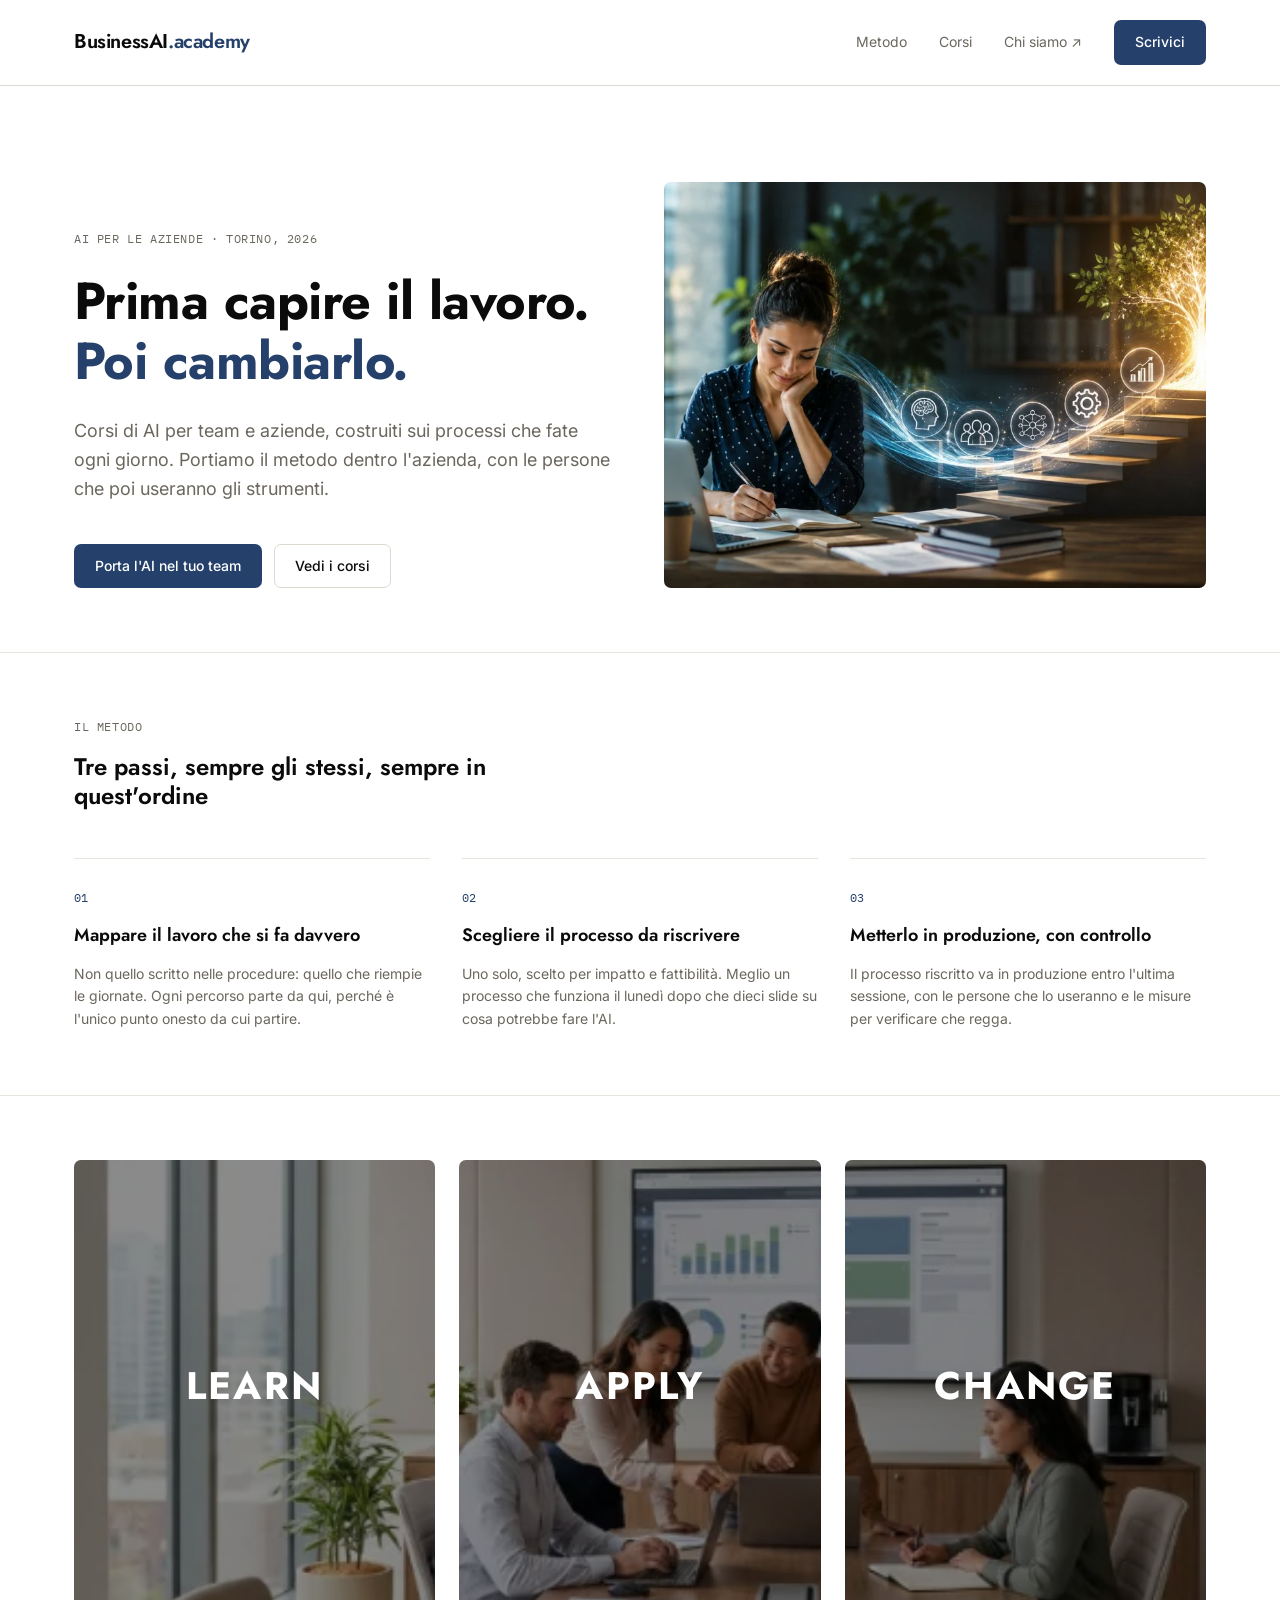
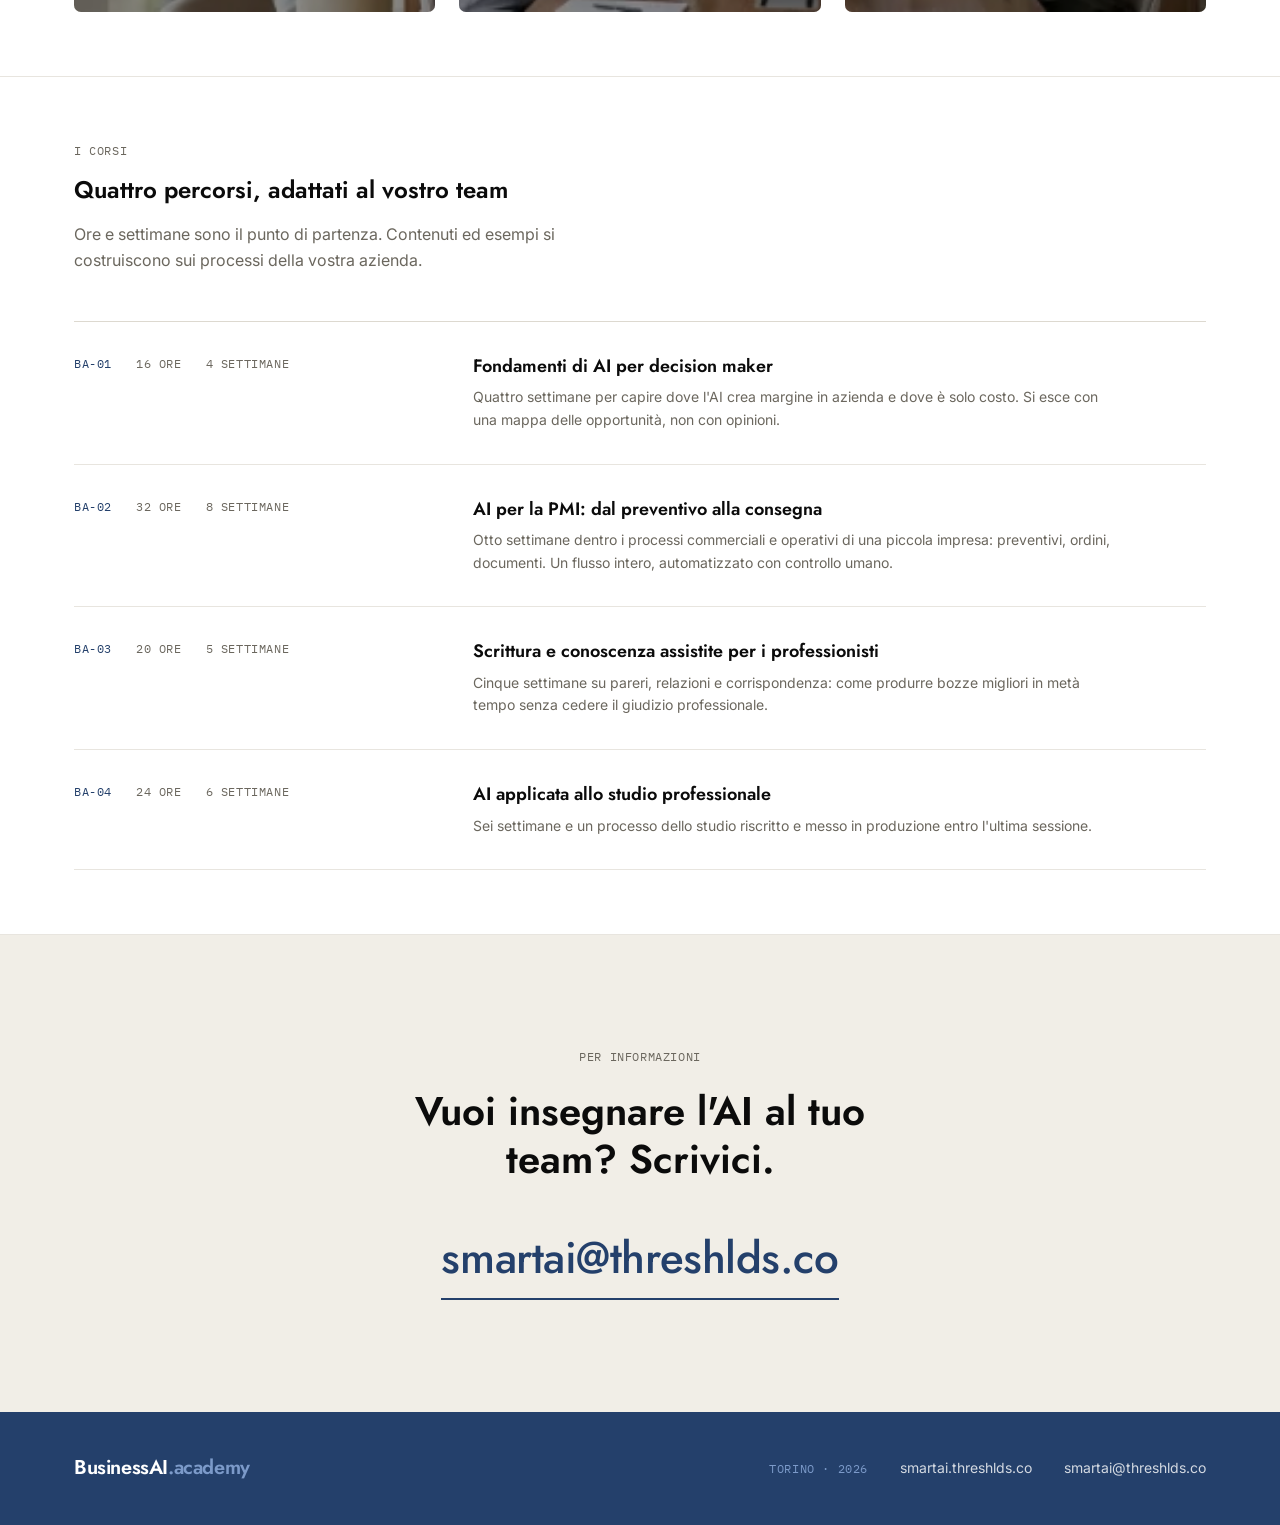
==== commit 61cf7309: "Add gallery learning progression overlay" ====
--- a/index.html
+++ b/index.html
@@ -70,12 +70,15 @@
         <div class="gallery wrap">
           <div class="gallery__item">
             <img class="gallery__image gallery__image--one" src="assets/gallery-1.webp" alt="Laboratorio">
+            <span class="gallery__label">LEARN</span>
           </div>
           <div class="gallery__item">
             <img class="gallery__image gallery__image--two" src="assets/gallery-2.webp" alt="Dettaglio del lavoro">
+            <span class="gallery__label">APPLY</span>
           </div>
           <div class="gallery__item">
             <img class="gallery__image gallery__image--three" src="assets/gallery-3.webp" alt="Torino">
+            <span class="gallery__label">CHANGE</span>
           </div>
         </div>
       </section>
--- a/assets/style.css
+++ b/assets/style.css
@@ -288,14 +288,39 @@
 }
 
 .gallery__item {
+  position: relative;
   aspect-ratio: 4 / 5;
+  border-radius: var(--radius);
+  overflow: hidden;
+}
+
+.gallery__item::after {
+  position: absolute;
+  z-index: 1;
+  inset: 0;
+  background: rgba(0, 0, 0, 0.46);
+  content: "";
 }
 
 .gallery__image {
   width: 100%;
   height: 100%;
-  border-radius: var(--radius);
   object-fit: cover;
+}
+
+.gallery__label {
+  position: absolute;
+  z-index: 2;
+  top: 50%;
+  left: 50%;
+  color: var(--white);
+  font-family: "Jost", sans-serif;
+  font-size: clamp(1.75rem, 3vw, 2.75rem);
+  font-weight: 700;
+  letter-spacing: 0.06em;
+  line-height: 1;
+  text-align: center;
+  transform: translate(-50%, -50%);
 }
 
 .gallery__image--one {
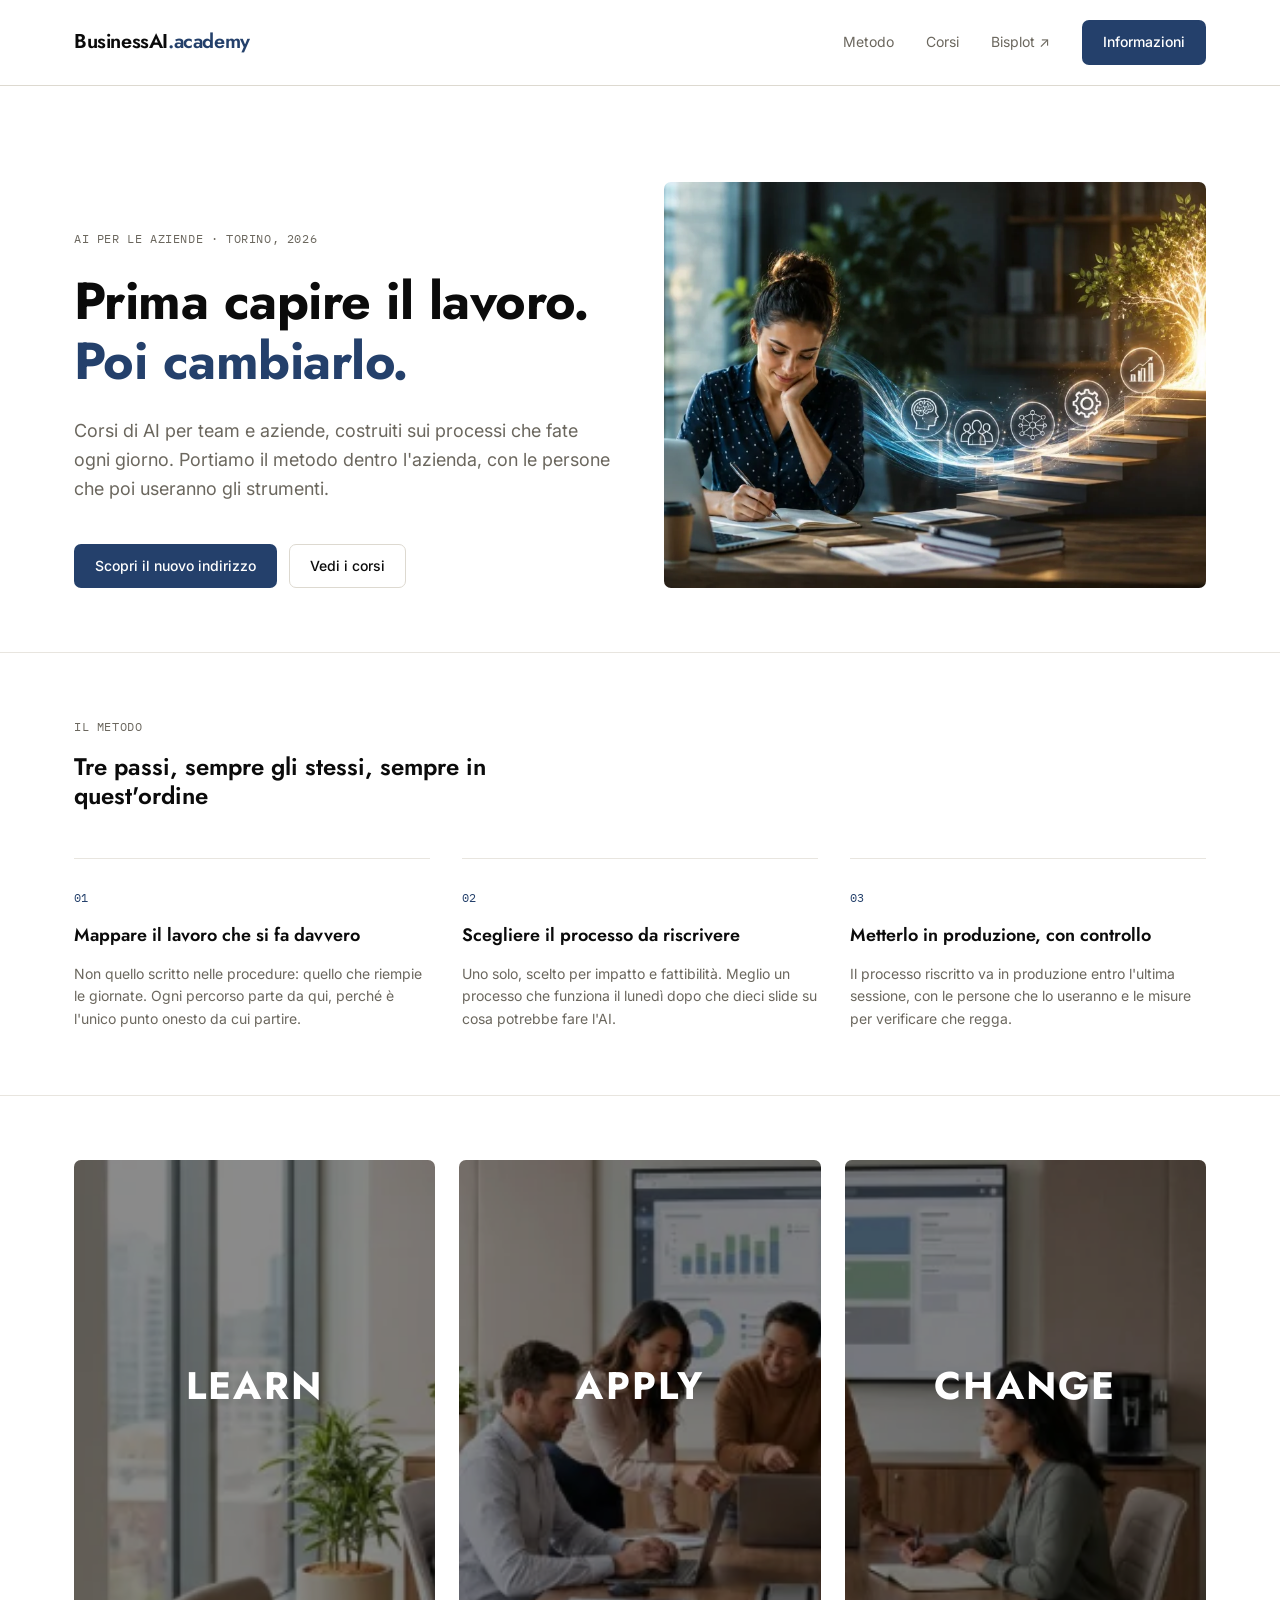
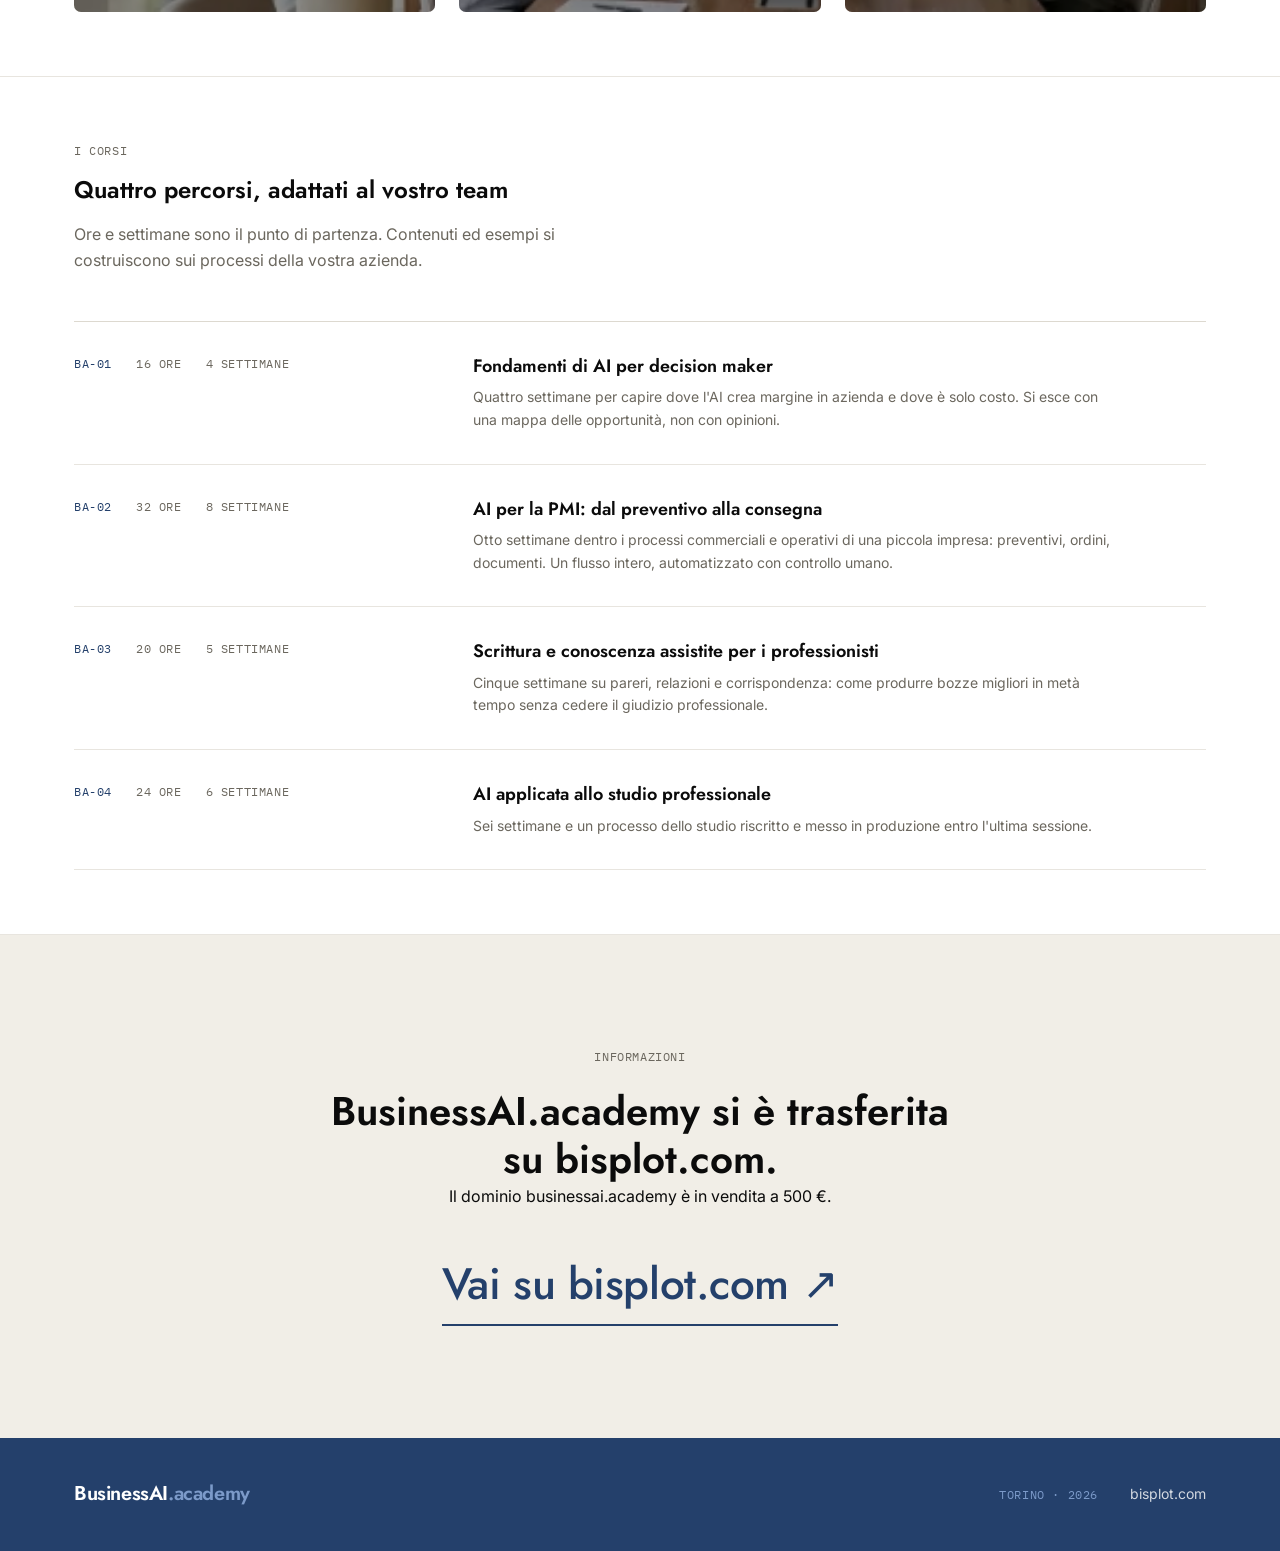
==== commit 424c8027: "Update BusinessAI domain transfer notice" ====
--- a/index.html
+++ b/index.html
@@ -4,7 +4,7 @@
   <meta charset="utf-8">
   <meta name="viewport" content="width=device-width, initial-scale=1">
   <title>BusinessAI.academy — AI per le aziende · Torino</title>
-  <meta name="description" content="Corsi di AI per team e aziende. Base a Torino, 2026. Per informazioni: smartai@threshlds.co">
+  <meta name="description" content="BusinessAI.academy si è trasferita su bisplot.com. Il dominio businessai.academy è in vendita a 500 €.">
   <link rel="preconnect" href="https://fonts.googleapis.com">
   <link rel="preconnect" href="https://fonts.gstatic.com" crossorigin>
   <link rel="stylesheet" href="https://fonts.googleapis.com/css2?family=Jost:wght@400;500;600;700&amp;family=Inter:wght@400;500;600&amp;family=IBM+Plex+Mono:wght@400;500&amp;display=swap">
@@ -18,8 +18,8 @@
         <nav class="nav" aria-label="Navigazione principale">
           <a href="#metodo">Metodo</a>
           <a href="#corsi">Corsi</a>
-          <a href="https://smartai.threshlds.co" target="_blank" rel="noopener">Chi siamo ↗</a>
-          <a class="button button--primary" href="mailto:smartai@threshlds.co">Scrivici</a>
+          <a href="https://bisplot.com" target="_blank" rel="noopener">Bisplot ↗</a>
+          <a class="button button--primary" href="#contatti">Informazioni</a>
         </nav>
       </div>
     </header>
@@ -32,7 +32,7 @@
             <h1>Prima capire il lavoro. <span class="navy">Poi cambiarlo.</span></h1>
             <p class="hero__lead">Corsi di AI per team e aziende, costruiti sui processi che fate ogni giorno. Portiamo il metodo dentro l'azienda, con le persone che poi useranno gli strumenti.</p>
             <div class="button-row">
-              <a class="button button--primary" href="mailto:smartai@threshlds.co">Porta l'AI nel tuo team</a>
+              <a class="button button--primary" href="#contatti">Scopri il nuovo indirizzo</a>
               <a class="button button--secondary" href="#corsi">Vedi i corsi</a>
             </div>
           </div>
@@ -123,9 +123,10 @@
 
       <section class="contact" id="contatti">
         <div class="wrap contact__inner">
-          <p class="eyebrow">Per informazioni</p>
-          <h2>Vuoi insegnare l'AI al tuo team? Scrivici.</h2>
-          <a class="contact__email" href="mailto:smartai@threshlds.co">smartai@threshlds.co</a>
+          <p class="eyebrow">Informazioni</p>
+          <h2>BusinessAI.academy si è trasferita su bisplot.com.</h2>
+          <p>Il dominio businessai.academy è in vendita a 500 €.</p>
+          <a class="contact__link" href="https://bisplot.com">Vai su bisplot.com ↗</a>
         </div>
       </section>
     </main>
@@ -135,8 +136,7 @@
         <span class="wordmark">BusinessAI<span>.academy</span></span>
         <div class="site-footer__links">
           <span class="site-footer__location">TORINO · 2026</span>
-          <a href="https://smartai.threshlds.co" target="_blank" rel="noopener">smartai.threshlds.co</a>
-          <a href="mailto:smartai@threshlds.co">smartai@threshlds.co</a>
+          <a href="https://bisplot.com">bisplot.com</a>
         </div>
       </div>
     </footer>
--- a/assets/style.css
+++ b/assets/style.css
@@ -396,7 +396,7 @@
   text-wrap: pretty;
 }
 
-.contact__email {
+.contact__link {
   display: inline-block;
   max-width: 100%;
   margin-top: 2.5rem;
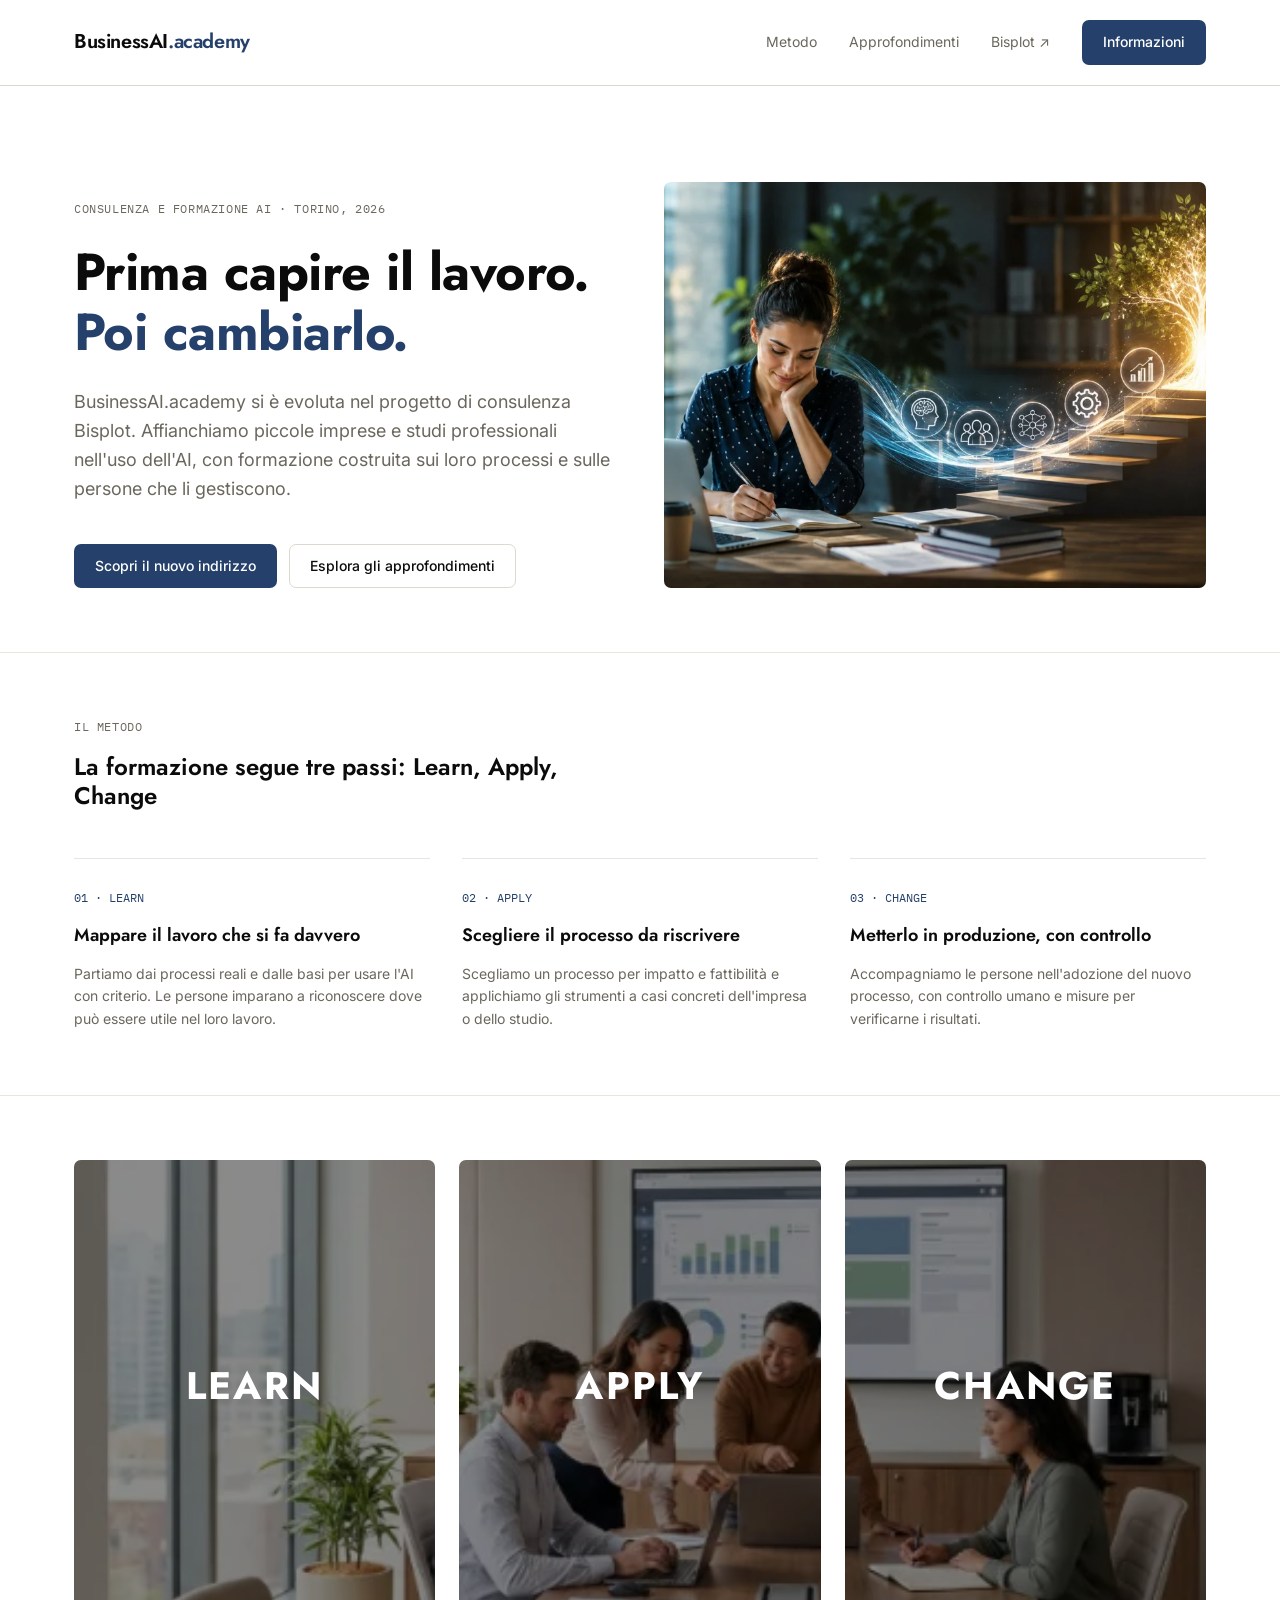
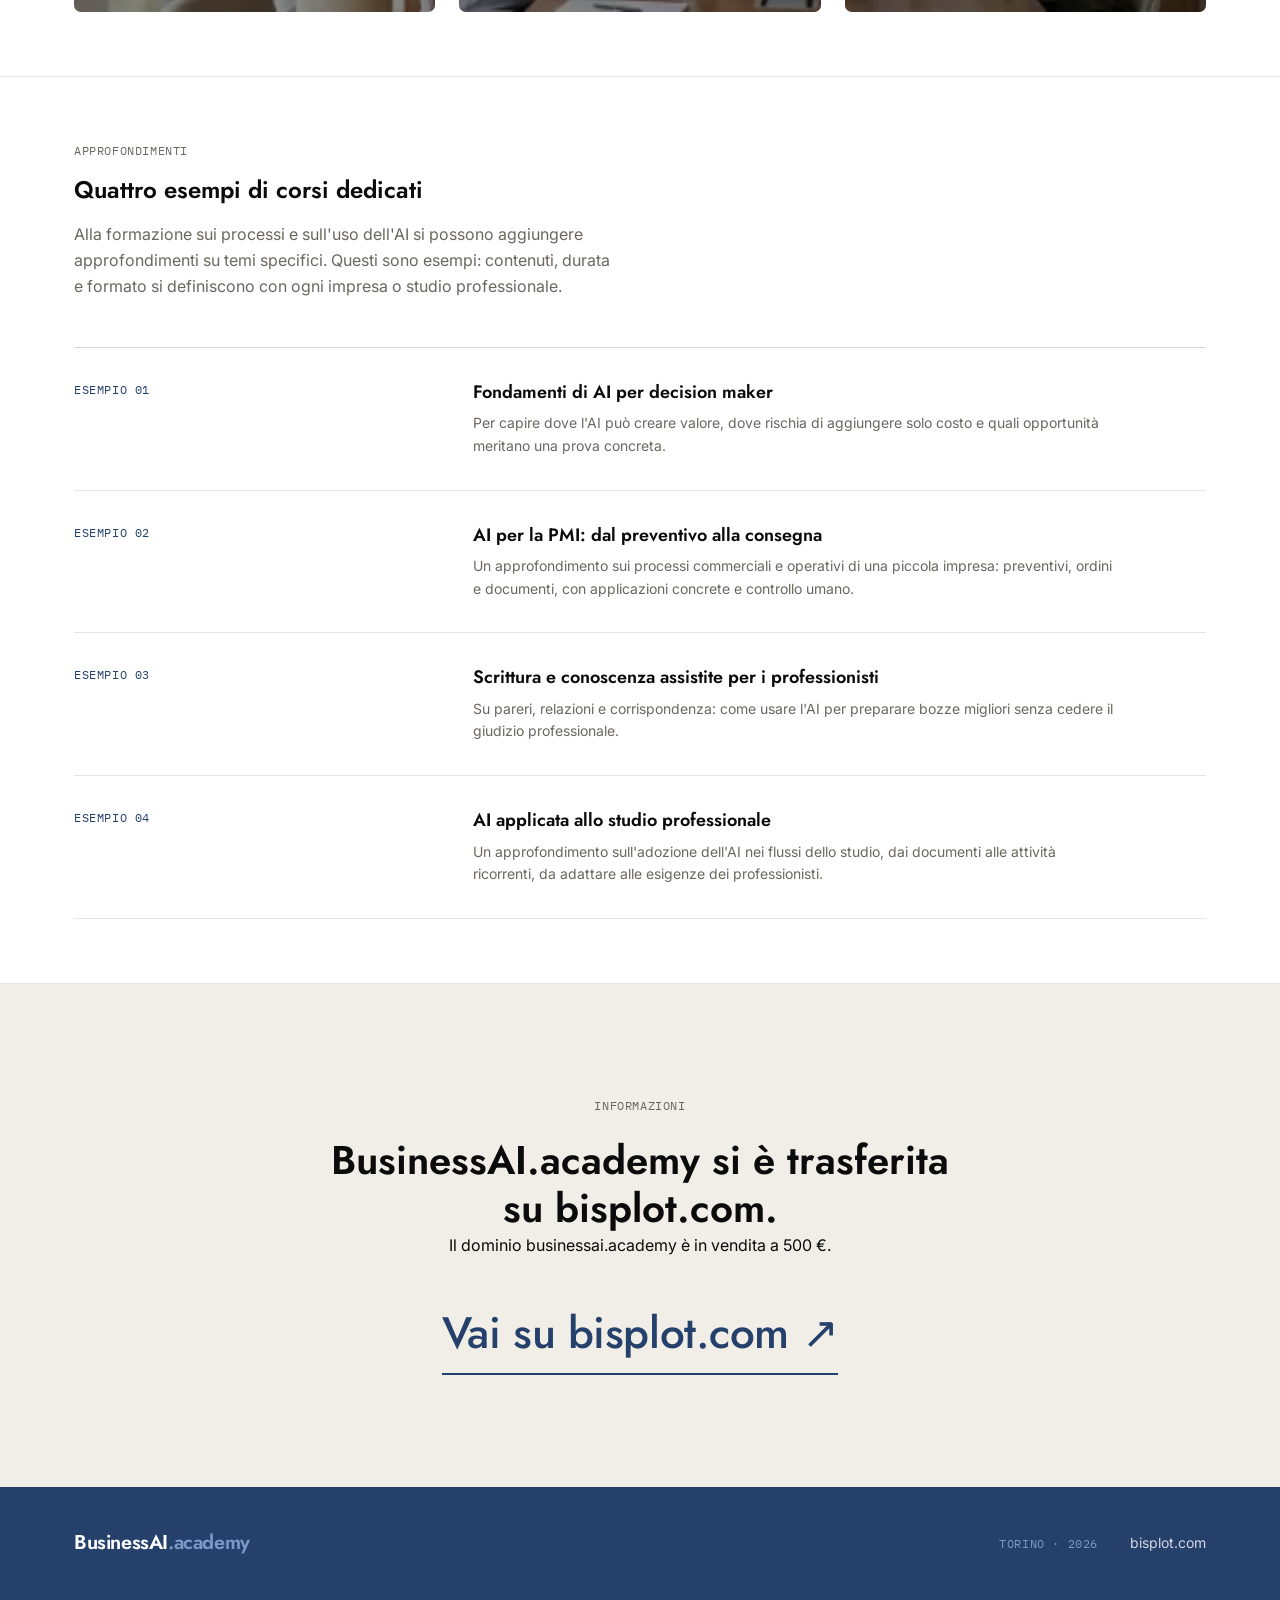
==== commit dde0780b: "Clarify consulting and tailored AI training" ====
--- a/index.html
+++ b/index.html
@@ -3,8 +3,8 @@
 <head>
   <meta charset="utf-8">
   <meta name="viewport" content="width=device-width, initial-scale=1">
-  <title>BusinessAI.academy — AI per le aziende · Torino</title>
-  <meta name="description" content="BusinessAI.academy si è trasferita su bisplot.com. Il dominio businessai.academy è in vendita a 500 €.">
+  <title>BusinessAI.academy — consulenza e formazione AI · Torino</title>
+  <meta name="description" content="BusinessAI.academy si è evoluta nel progetto di consulenza Bisplot: formazione AI per piccole imprese e studi professionali. Il dominio businessai.academy è in vendita a 500 €.">
   <link rel="preconnect" href="https://fonts.googleapis.com">
   <link rel="preconnect" href="https://fonts.gstatic.com" crossorigin>
   <link rel="stylesheet" href="https://fonts.googleapis.com/css2?family=Jost:wght@400;500;600;700&amp;family=Inter:wght@400;500;600&amp;family=IBM+Plex+Mono:wght@400;500&amp;display=swap">
@@ -17,7 +17,7 @@
         <a class="wordmark" href="#top" aria-label="BusinessAI.academy — home">BusinessAI<span>.academy</span></a>
         <nav class="nav" aria-label="Navigazione principale">
           <a href="#metodo">Metodo</a>
-          <a href="#corsi">Corsi</a>
+          <a href="#corsi">Approfondimenti</a>
           <a href="https://bisplot.com" target="_blank" rel="noopener">Bisplot ↗</a>
           <a class="button button--primary" href="#contatti">Informazioni</a>
         </nav>
@@ -28,12 +28,12 @@
       <section class="section section--bordered">
         <div class="hero wrap">
           <div>
-            <p class="eyebrow">AI per le aziende · Torino, 2026</p>
+            <p class="eyebrow">Consulenza e formazione AI · Torino, 2026</p>
             <h1>Prima capire il lavoro. <span class="navy">Poi cambiarlo.</span></h1>
-            <p class="hero__lead">Corsi di AI per team e aziende, costruiti sui processi che fate ogni giorno. Portiamo il metodo dentro l'azienda, con le persone che poi useranno gli strumenti.</p>
+            <p class="hero__lead">BusinessAI.academy si è evoluta nel progetto di consulenza Bisplot. Affianchiamo piccole imprese e studi professionali nell'uso dell'AI, con formazione costruita sui loro processi e sulle persone che li gestiscono.</p>
             <div class="button-row">
               <a class="button button--primary" href="#contatti">Scopri il nuovo indirizzo</a>
-              <a class="button button--secondary" href="#corsi">Vedi i corsi</a>
+              <a class="button button--secondary" href="#corsi">Esplora gli approfondimenti</a>
             </div>
           </div>
           <div class="hero__media">
@@ -45,22 +45,22 @@
       <section class="section section--bordered anchor-section" id="metodo">
         <div class="wrap section__inner">
           <p class="eyebrow">Il metodo</p>
-          <h2>Tre passi, sempre gli stessi, sempre in quest'ordine</h2>
+          <h2>La formazione segue tre passi: Learn, Apply, Change</h2>
           <ol class="steps">
             <li class="step">
-              <span class="step__number">01</span>
+              <span class="step__number">01 · LEARN</span>
               <h3>Mappare il lavoro che si fa davvero</h3>
-              <p>Non quello scritto nelle procedure: quello che riempie le giornate. Ogni percorso parte da qui, perché è l'unico punto onesto da cui partire.</p>
+              <p>Partiamo dai processi reali e dalle basi per usare l'AI con criterio. Le persone imparano a riconoscere dove può essere utile nel loro lavoro.</p>
             </li>
             <li class="step">
-              <span class="step__number">02</span>
+              <span class="step__number">02 · APPLY</span>
               <h3>Scegliere il processo da riscrivere</h3>
-              <p>Uno solo, scelto per impatto e fattibilità. Meglio un processo che funziona il lunedì dopo che dieci slide su cosa potrebbe fare l'AI.</p>
+              <p>Scegliamo un processo per impatto e fattibilità e applichiamo gli strumenti a casi concreti dell'impresa o dello studio.</p>
             </li>
             <li class="step">
-              <span class="step__number">03</span>
+              <span class="step__number">03 · CHANGE</span>
               <h3>Metterlo in produzione, con controllo</h3>
-              <p>Il processo riscritto va in produzione entro l'ultima sessione, con le persone che lo useranno e le misure per verificare che regga.</p>
+              <p>Accompagniamo le persone nell'adozione del nuovo processo, con controllo umano e misure per verificarne i risultati.</p>
             </li>
           </ol>
         </div>
@@ -85,36 +85,36 @@
 
       <section class="section section--bordered anchor-section" id="corsi">
         <div class="wrap section__inner">
-          <p class="eyebrow">I corsi</p>
-          <h2>Quattro percorsi, adattati al vostro team</h2>
-          <p class="section__intro">Ore e settimane sono il punto di partenza. Contenuti ed esempi si costruiscono sui processi della vostra azienda.</p>
+          <p class="eyebrow">Approfondimenti</p>
+          <h2>Quattro esempi di corsi dedicati</h2>
+          <p class="section__intro">Alla formazione sui processi e sull'uso dell'AI si possono aggiungere approfondimenti su temi specifici. Questi sono esempi: contenuti, durata e formato si definiscono con ogni impresa o studio professionale.</p>
           <ul class="courses">
             <li class="course">
-              <div class="course__meta"><span>BA-01</span><span>16 ORE</span><span>4 SETTIMANE</span></div>
+              <div class="course__meta"><span>ESEMPIO 01</span></div>
               <div class="course__content">
                 <h3>Fondamenti di AI per decision maker</h3>
-                <p>Quattro settimane per capire dove l'AI crea margine in azienda e dove è solo costo. Si esce con una mappa delle opportunità, non con opinioni.</p>
+                <p>Per capire dove l'AI può creare valore, dove rischia di aggiungere solo costo e quali opportunità meritano una prova concreta.</p>
               </div>
             </li>
             <li class="course">
-              <div class="course__meta"><span>BA-02</span><span>32 ORE</span><span>8 SETTIMANE</span></div>
+              <div class="course__meta"><span>ESEMPIO 02</span></div>
               <div class="course__content">
                 <h3>AI per la PMI: dal preventivo alla consegna</h3>
-                <p>Otto settimane dentro i processi commerciali e operativi di una piccola impresa: preventivi, ordini, documenti. Un flusso intero, automatizzato con controllo umano.</p>
+                <p>Un approfondimento sui processi commerciali e operativi di una piccola impresa: preventivi, ordini e documenti, con applicazioni concrete e controllo umano.</p>
               </div>
             </li>
             <li class="course">
-              <div class="course__meta"><span>BA-03</span><span>20 ORE</span><span>5 SETTIMANE</span></div>
+              <div class="course__meta"><span>ESEMPIO 03</span></div>
               <div class="course__content">
                 <h3>Scrittura e conoscenza assistite per i professionisti</h3>
-                <p>Cinque settimane su pareri, relazioni e corrispondenza: come produrre bozze migliori in metà tempo senza cedere il giudizio professionale.</p>
+                <p>Su pareri, relazioni e corrispondenza: come usare l'AI per preparare bozze migliori senza cedere il giudizio professionale.</p>
               </div>
             </li>
             <li class="course">
-              <div class="course__meta"><span>BA-04</span><span>24 ORE</span><span>6 SETTIMANE</span></div>
+              <div class="course__meta"><span>ESEMPIO 04</span></div>
               <div class="course__content">
                 <h3>AI applicata allo studio professionale</h3>
-                <p>Sei settimane e un processo dello studio riscritto e messo in produzione entro l'ultima sessione.</p>
+                <p>Un approfondimento sull'adozione dell'AI nei flussi dello studio, dai documenti alle attività ricorrenti, da adattare alle esigenze dei professionisti.</p>
               </div>
             </li>
           </ul>
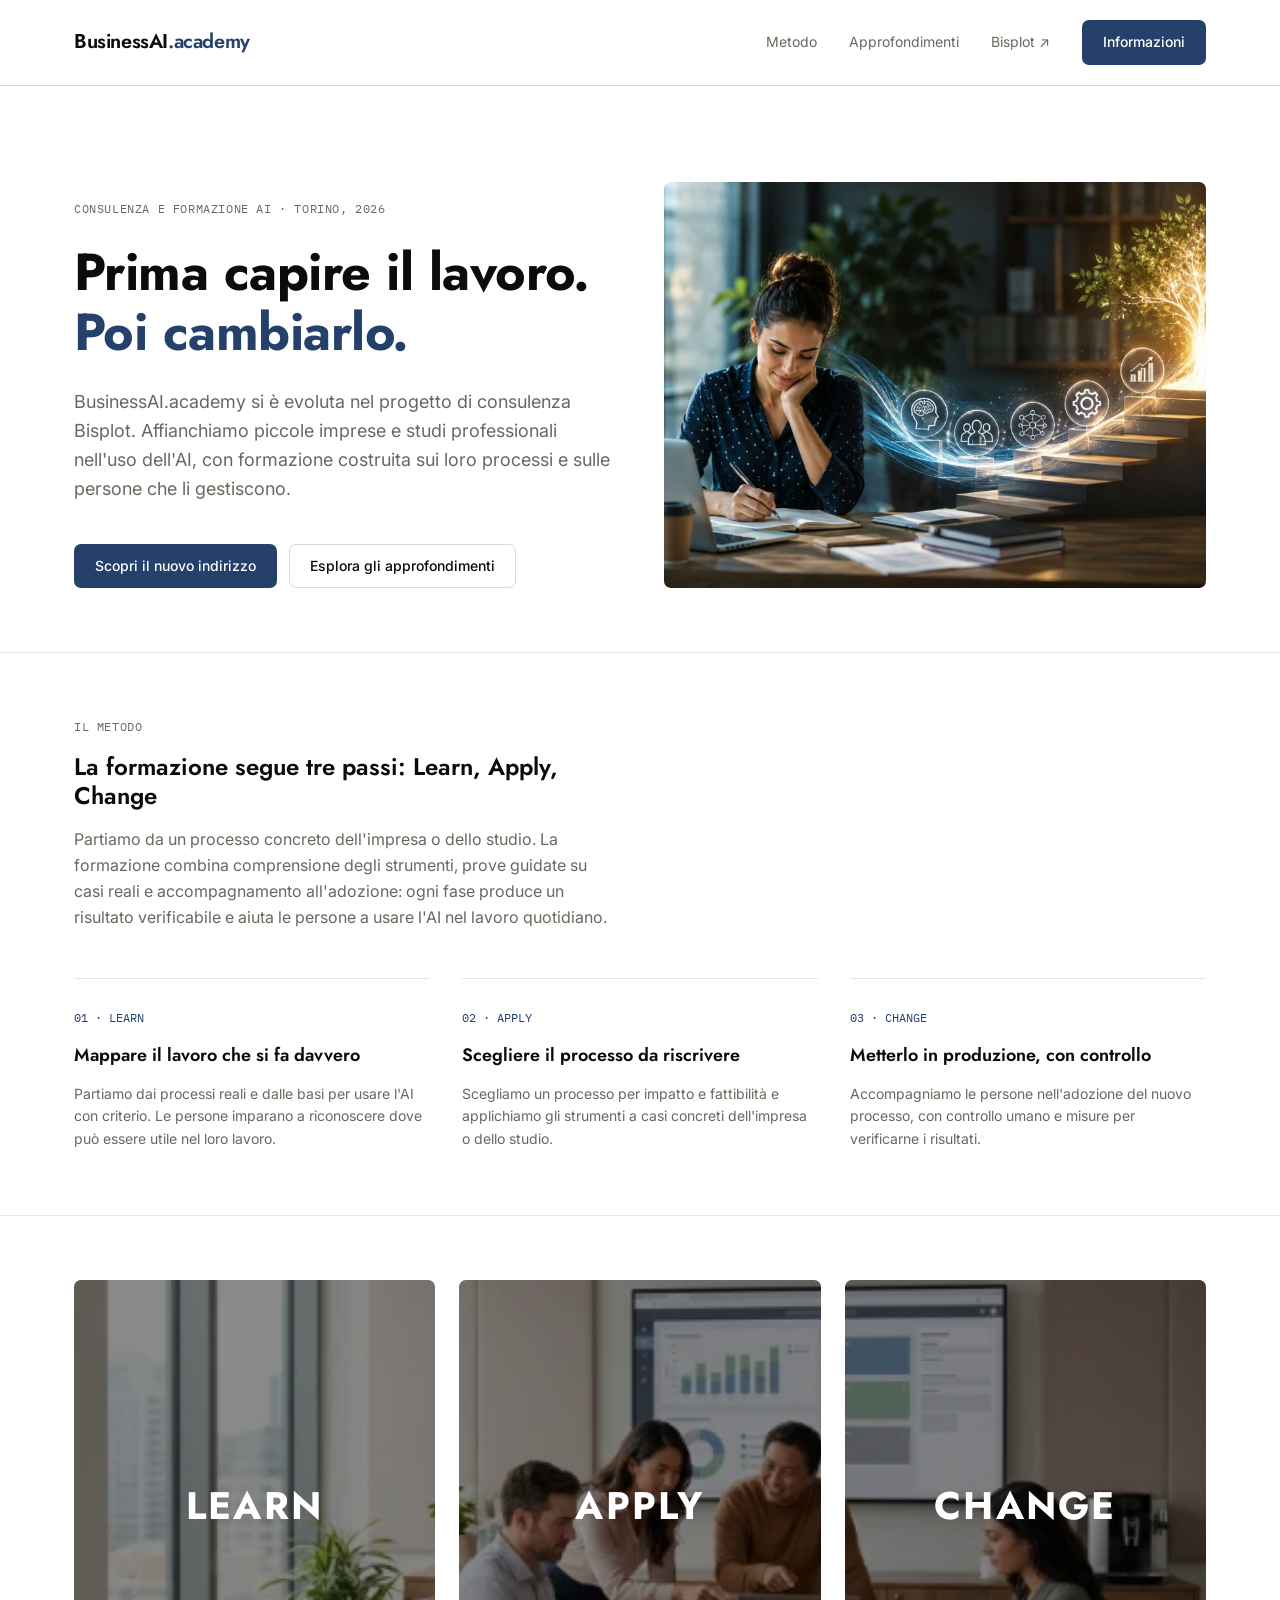
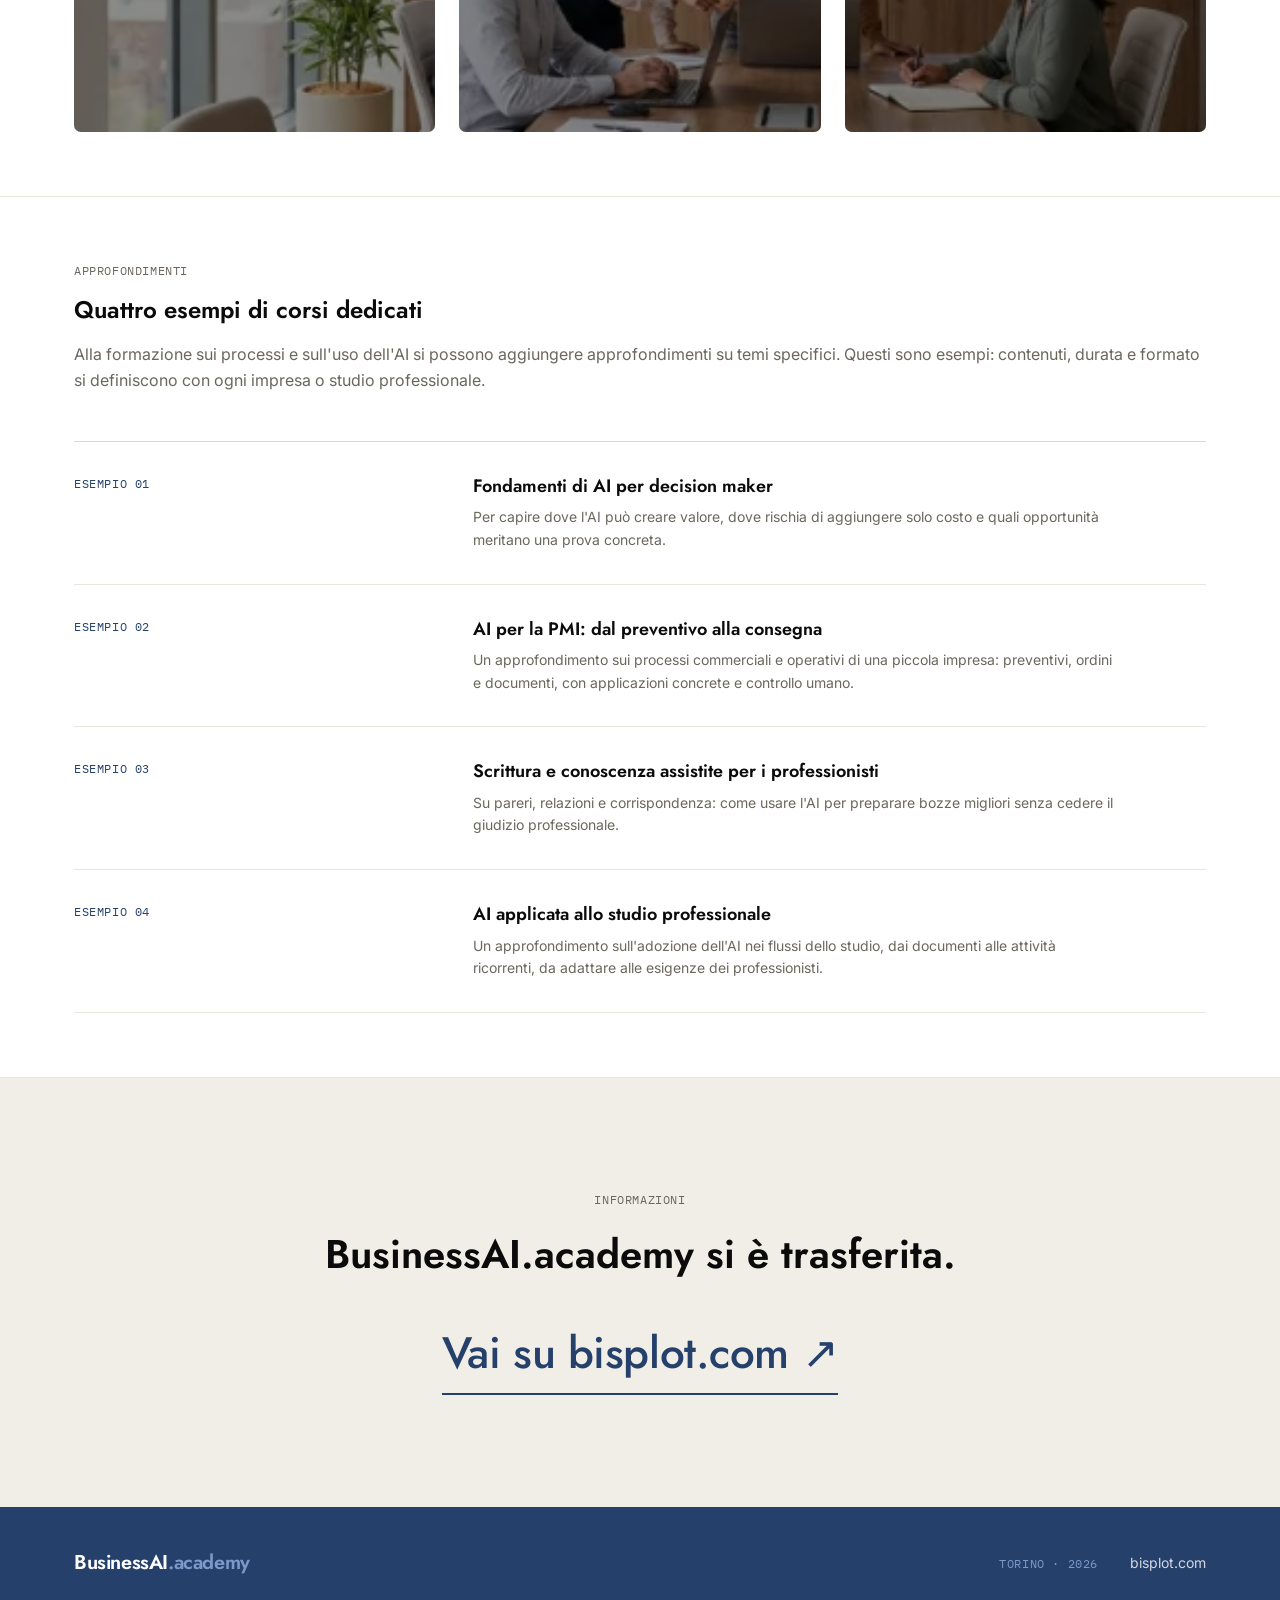
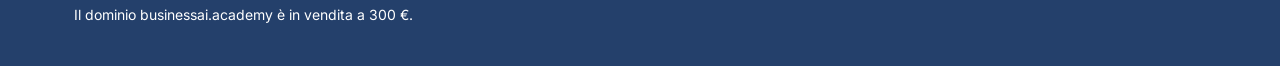
==== commit 59b58a15: "Refine site copy and add annual domain price" ====
--- a/index.html
+++ b/index.html
@@ -4,11 +4,12 @@
   <meta charset="utf-8">
   <meta name="viewport" content="width=device-width, initial-scale=1">
   <title>BusinessAI.academy — consulenza e formazione AI · Torino</title>
-  <meta name="description" content="BusinessAI.academy si è evoluta nel progetto di consulenza Bisplot: formazione AI per piccole imprese e studi professionali. Il dominio businessai.academy è in vendita a 500 €.">
+  <meta name="description" content="BusinessAI.academy si è evoluta nel progetto di consulenza Bisplot: formazione AI per piccole imprese e studi professionali. Il dominio businessai.academy è in vendita.">
   <link rel="preconnect" href="https://fonts.googleapis.com">
   <link rel="preconnect" href="https://fonts.gstatic.com" crossorigin>
   <link rel="stylesheet" href="https://fonts.googleapis.com/css2?family=Jost:wght@400;500;600;700&amp;family=Inter:wght@400;500;600&amp;family=IBM+Plex+Mono:wght@400;500&amp;display=swap">
-  <link rel="stylesheet" href="assets/style.css">
+  <link rel="stylesheet" href="assets/style.css?v=2">
+  <script src="assets/domain-price.js" defer></script>
 </head>
 <body>
   <div class="page">
@@ -46,6 +47,7 @@
         <div class="wrap section__inner">
           <p class="eyebrow">Il metodo</p>
           <h2>La formazione segue tre passi: Learn, Apply, Change</h2>
+          <p class="section__intro">Partiamo da un processo concreto dell'impresa o dello studio. La formazione combina comprensione degli strumenti, prove guidate su casi reali e accompagnamento all'adozione: ogni fase produce un risultato verificabile e aiuta le persone a usare l'AI nel lavoro quotidiano.</p>
           <ol class="steps">
             <li class="step">
               <span class="step__number">01 · LEARN</span>
@@ -124,8 +126,7 @@
       <section class="contact" id="contatti">
         <div class="wrap contact__inner">
           <p class="eyebrow">Informazioni</p>
-          <h2>BusinessAI.academy si è trasferita su bisplot.com.</h2>
-          <p>Il dominio businessai.academy è in vendita a 500 €.</p>
+          <h2>BusinessAI.academy si è trasferita.</h2>
           <a class="contact__link" href="https://bisplot.com">Vai su bisplot.com ↗</a>
         </div>
       </section>
@@ -138,6 +139,7 @@
           <span class="site-footer__location">TORINO · 2026</span>
           <a href="https://bisplot.com">bisplot.com</a>
         </div>
+        <p class="site-footer__sale">Il dominio businessai.academy è in vendita a <span id="domain-price">300 €</span>.</p>
       </div>
     </footer>
   </div>
--- a/assets/style.css
+++ b/assets/style.css
@@ -127,6 +127,10 @@
   color: var(--muted);
 }
 
+#corsi .section__intro {
+  max-width: none;
+}
+
 .anchor-section {
   scroll-margin-top: 80px;
 }
@@ -422,6 +426,17 @@
   align-items: center;
   justify-content: space-between;
   gap: 1.5rem;
+  flex-wrap: wrap;
+}
+
+.site-footer__sale {
+  flex-basis: 100%;
+  color: var(--white);
+  font-size: 0.875rem;
+}
+
+#domain-price {
+  white-space: nowrap;
 }
 
 .site-footer .wordmark span {
